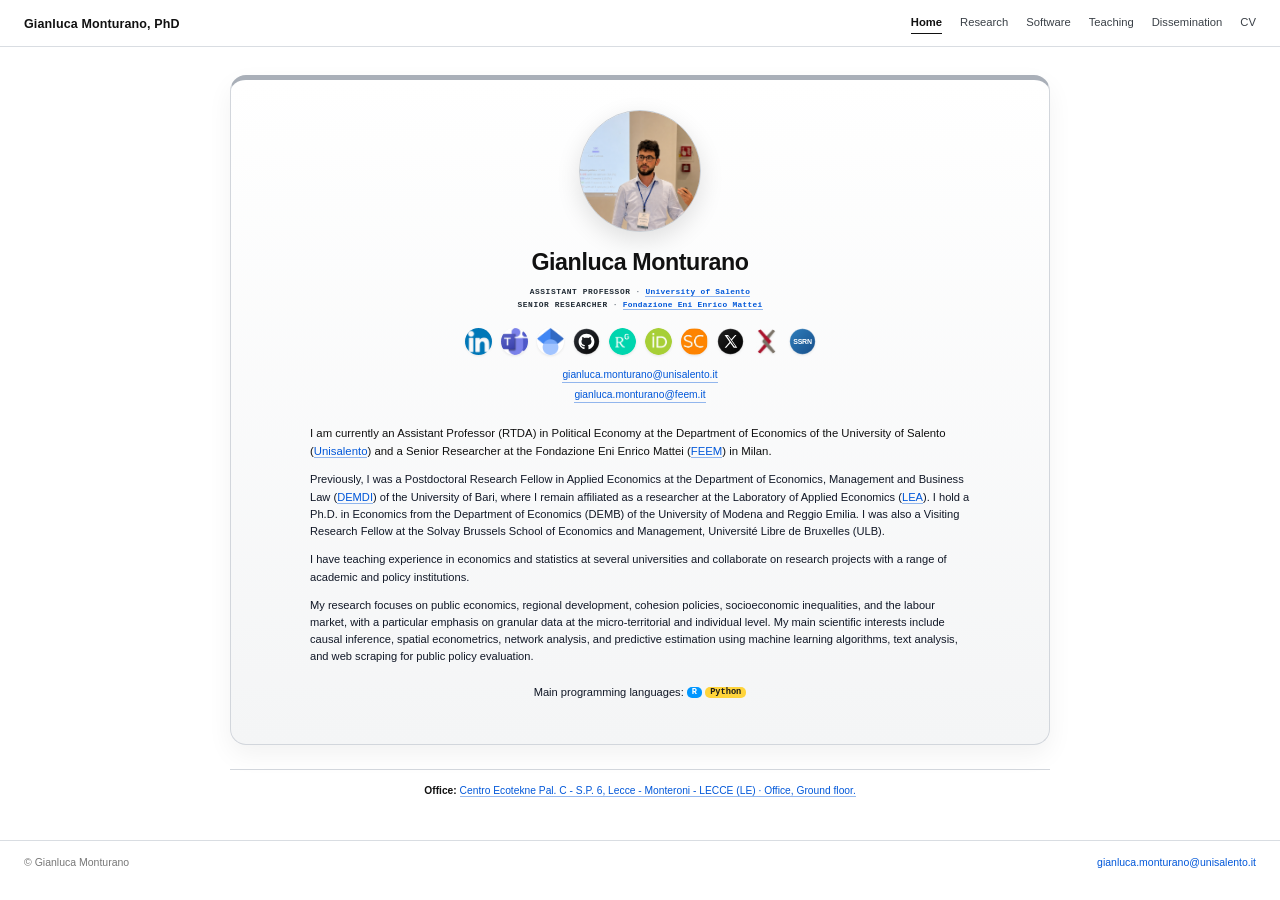
==== index.html @ 669b7d7d "Update index.html" ====
<!doctype html>
<html lang="en">
<head>
  <meta charset="utf-8">
  <meta name="viewport" content="width=device-width, initial-scale=1">
  <title>Gianluca Monturano | Assistant Professor · Senior Researcher</title>
  <meta name="description" content="Gianluca Monturano is Assistant Professor at the University of Salento and Senior Researcher at Fondazione Eni Enrico Mattei. His research focuses on public policy evaluation, regional economics, spatial econometrics, transport, innovation and applied economics.">
  <link rel="stylesheet" href="styles.css">

  <style>
    :root{
      --home-blue:#0057d9;
      --home-blue-dark:#003fa3;
      --home-grey:#3b4450;
      --home-grey-soft:#46515e;
      --home-border:#d2d6dc;
      --home-bg:#f4f5f6;
    }

    main.home-shell.home-centered{
      width:820px !important;
      max-width:820px !important;
      margin:0 auto !important;
      padding:0 !important;
      display:block !important;
    }

    .home-card{
      width:100% !important;
      max-width:820px !important;
      margin:0 auto !important;
      text-align:center !important;
      border:1px solid var(--home-border) !important;
      border-top:5px solid #a9afb8 !important;
      border-radius:16px !important;
      background:linear-gradient(180deg,#ffffff 0%,var(--home-bg) 100%) !important;
      padding:30px 42px 32px !important;
      box-shadow:0 10px 26px rgba(0,0,0,.055) !important;
    }

    .photo-center{
      display:flex !important;
      justify-content:center !important;
      align-items:center !important;
      width:100% !important;
      margin:0 auto 16px !important;
    }

    .profile-photo{
      width: 340px !important;
      height: 340px !important;
      border-radius:50% !important;
      border:1px solid #c7cdd4 !important;
      object-fit:cover !important;
      box-shadow:0 8px 24px rgba(0,0,0,.12) !important;
      margin:0 auto !important;
      display:block !important;
    }

    .home-card h1{
      font-size:1.86rem !important;
      letter-spacing:-.018em !important;
      margin:0 0 10px !important;
      color:#111 !important;
      text-align:center !important;
    }

    .academic-roles{
      margin:0 auto 14px !important;
      text-align:center !important;
      font-family:"SFMono-Regular", Consolas, "Liberation Mono", Menlo, monospace !important;
      font-size:.76rem !important;
      line-height:1.7 !important;
      letter-spacing:.035em !important;
      color:var(--home-grey-soft) !important;
    }

    .academic-roles .role-row{
      display:block !important;
      text-align:center !important;
      margin-bottom:2px !important;
      white-space:nowrap !important;
    }

    .role-title{
      display:inline !important;
      font-weight:800 !important;
      text-transform:uppercase !important;
      color:#1f2933 !important;
      letter-spacing:.075em !important;
    }

    .role-separator{
      display:inline !important;
      color:var(--home-grey-soft) !important;
      font-weight:500 !important;
    }

    .academic-roles a,
    .email-line a,
    .home-bio a,
    .office-footnote a{
      color:var(--home-blue) !important;
      text-decoration:none !important;
      border-bottom:1px solid rgba(0,87,217,.42) !important;
      pointer-events:auto !important;
    }

    .academic-roles a{
      display:inline !important;
      font-weight:700 !important;
    }

    .academic-roles a:hover,
    .email-line a:hover,
    .home-bio a:hover,
    .office-footnote a:hover{
      color:var(--home-blue-dark) !important;
      border-bottom-color:var(--home-blue-dark) !important;
      text-decoration:none !important;
    }

    .social-row{
      width:100% !important;
      max-width:420px !important;
      margin:14px auto 12px !important;
      padding:0 !important;
      display:flex !important;
      flex-direction:row !important;
      justify-content:center !important;
      align-items:center !important;
      gap:9px !important;
      flex-wrap:nowrap !important;
      text-align:center !important;
      overflow:visible !important;
    }

    .profile-link{
      display:inline-flex !important;
      align-items:center !important;
      justify-content:center !important;
      width:27px !important;
      height:27px !important;
      min-width:27px !important;
      min-height:27px !important;
      max-width:27px !important;
      max-height:27px !important;
      padding:0 !important;
      margin:0 !important;
      border:0 !important;
      background:transparent !important;
      border-radius:50% !important;
      line-height:1 !important;
      text-decoration:none !important;
      filter:drop-shadow(0 1px 1px rgba(0,0,0,.08)) !important;
      transition:transform .12s ease, opacity .12s ease !important;
    }

    .profile-link img{
      display:block !important;
      width:27px !important;
      height:27px !important;
      min-width:27px !important;
      min-height:27px !important;
      max-width:27px !important;
      max-height:27px !important;
      border-radius:50% !important;
      object-fit:cover !important;
      margin:0 !important;
      padding:0 !important;
    }

    .profile-link:hover{
      transform:translateY(-1px) !important;
      opacity:.92 !important;
      text-decoration:none !important;
    }

    .email-line{
      display:flex !important;
      flex-direction:column !important;
      justify-content:center !important;
      align-items:center !important;
      gap:4px !important;
      color:var(--home-grey-soft) !important;
      font-size:.82rem !important;
      margin:10px 0 22px !important;
      text-align:center !important;
    }

    .home-bio{
      width:660px !important;
      max-width:660px !important;
      margin:0 auto !important;
      padding:0 !important;
      border:0 !important;
      border-radius:0 !important;
      background:transparent !important;
      box-shadow:none !important;
      text-align:left !important;
    }

    .home-bio p{
      font-size:.94rem !important;
      line-height:1.62 !important;
      margin-bottom:13px !important;
      color:#111827 !important;
    }

    .home-bio .lead{
      font-size:.99rem !important;
      line-height:1.6 !important;
      color:#111 !important;
      margin-bottom:15px !important;
    }

    .programming-line{
      text-align:center !important;
      margin-top:18px !important;
      margin-bottom:0 !important;
    }

    .code-badge{
      display:inline-flex !important;
      align-items:center !important;
      justify-content:center !important;
      font-family:"SFMono-Regular", Consolas, "Liberation Mono", Menlo, monospace !important;
      font-size:.96em !important;
      font-weight:800 !important;
      padding:3px 8px !important;
      border-radius:6px !important;
      line-height:1 !important;
      vertical-align:middle !important;
    }

    .r-code{
      color:#fff !important;
      background:#0096ff !important;
    }

    .python-code{
      color:#1b1b1b !important;
      background:#ffd43b !important;
    }

    .office-footnote{
      max-width:820px !important;
      margin:24px auto 0 !important;
      padding:13px 18px 0 !important;
      text-align:center !important;
      color:var(--home-grey) !important;
      font-size:.82rem !important;
      line-height:1.5 !important;
      border-top:1px solid var(--home-border) !important;
    }

    .office-footnote strong{
      color:#111 !important;
      font-weight:700 !important;
    }

    @media (max-width:760px){
      main.home-shell.home-centered{
        width:auto !important;
        max-width:100% !important;
        padding-left:18px !important;
        padding-right:18px !important;
      }

      .home-card{
        padding:22px 18px 24px !important;
      }

      .profile-photo{
        width: 230px !important;
        height: 230px !important;
      }

      .academic-roles .role-row{
        white-space:normal !important;
      }

      .social-row{
        max-width:300px !important;
        flex-wrap:wrap !important;
        gap:8px !important;
      }

      .home-bio{
        width:auto !important;
        max-width:100% !important;
      }

      .home-card h1{
        font-size:1.46rem !important;
      }
    }
  </style>
</head>

<body>
<header class="topbar">
  <div class="wrap">
    <div class="nav">
      <a class="name" href="index.html">Gianluca Monturano, PhD</a>

      <nav class="menu" aria-label="Primary navigation">
        <a class="active" href="index.html">Home</a>
        <a href="research.html">Research</a>
        <a href="software.html">Software</a>
        <a href="teaching.html">Teaching</a>
        <a href="dissemination.html">Dissemination</a>
        <a href="cv.html">CV</a>
      </nav>
    </div>
  </div>
</header>

<main class="home-shell home-centered">
  <section class="home-card">
    <div class="photo-center">
      <img class="profile-photo" src="assets/rofile-photo.sv.jpg" alt="Gianluca Monturano">
    </div>

    <h1>Gianluca Monturano</h1>

    <div class="academic-roles" aria-label="Academic roles">
      <div class="role-row">
        <span class="role-title">Assistant Professor</span><span class="role-separator"> · </span><a href="https://www.unisalento.it/scheda-utente/-/people/gianluca.monturano/biografia" target="_blank" rel="noopener">University of Salento</a>
      </div>
      <div class="role-row">
        <span class="role-title">Senior Researcher</span><span class="role-separator"> · </span><a href="https://www.feem.it/en/chi-siamo/persone/gianluca-monturano/" target="_blank" rel="noopener">Fondazione Eni Enrico Mattei</a>
      </div>
    </div>

    <div class="social-row" aria-label="Academic and social profiles">
      <a class="profile-link" href="https://www.linkedin.com/in/gianluca-monturano93/" target="_blank" rel="noopener" title="LinkedIn"><img src="assets/icons/LinkeIn.png" alt="LinkedIn"></a>
      <a class="profile-link" href="https://teams.live.com/meet/9352556770941?p=nsbqeskWOO0TsyRsZB" target="_blank" rel="noopener" title="Microsoft Teams"><img src="assets/icons/teams.jpg" alt="Microsoft Teams"></a>
      <a class="profile-link" href="https://scholar.google.com/citations?user=pMHPXbYAAAAJ&hl=en&oi=ao" target="_blank" rel="noopener" title="Google Scholar"><img src="assets/icons/Scholar.png" alt="Google Scholar"></a>
      <a class="profile-link" href="https://github.com/gmonturano" target="_blank" rel="noopener" title="GitHub"><img src="assets/icons/github.svg" alt="GitHub"></a>
      <a class="profile-link" href="https://www.researchgate.net/profile/Gianluca-Monturano" target="_blank" rel="noopener" title="ResearchGate"><img src="assets/icons/Research_gate.png" alt="ResearchGate"></a>
      <a class="profile-link" href="https://orcid.org/0009-0003-0728-1423" target="_blank" rel="noopener" title="ORCID"><img src="assets/icons/Orcid.png" alt="ORCID"></a>
      <a class="profile-link" href="https://www.scopus.com/authid/detail.uri?authorId=58619644100&origin=recordPage" target="_blank" rel="noopener" title="Scopus"><img src="assets/icons/Socups.jpg" alt="Scopus"></a>
      <a class="profile-link" href="https://x.com/monturano" target="_blank" rel="noopener" title="X"><img src="assets/icons/x.svg" alt="X"></a>
      <a class="profile-link" href="https://arxiv.org/search/?query=Gianluca+Monturano&searchtype=all" target="_blank" rel="noopener" title="arXiv"><img src="assets/icons/ArXiv.png" alt="arXiv"></a>
      <a class="profile-link" href="https://papers.ssrn.com/sol3/cf_dev/AbsByAuth.cfm?per_id=6928475" target="_blank" rel="noopener" title="SSRN"><img src="assets/icons/ssrn.svg" alt="SSRN"></a>
    </div>

    <div class="email-line">
      <a href="mailto:gianluca.monturano@unisalento.it">gianluca.monturano@unisalento.it</a>
      <a href="mailto:gianluca.monturano@feem.it">gianluca.monturano@feem.it</a>
    </div>

    <div class="home-bio">
<p class="lead">
      I am currently an Assistant Professor (RTDA) in Political Economy at the Department of Economics of the University of Salento
      (<a href="https://www.dse.unisalento.it/organizzazione/personale-docente" target="_blank" rel="noopener">Unisalento</a>)
      and a Senior Researcher at the Fondazione Eni Enrico Mattei
      (<a href="https://www.feem.it/en/chi-siamo/persone/gianluca-monturano/" target="_blank" rel="noopener">FEEM</a>)
      in Milan.
      </p>
      <p>
      Previously, I was a Postdoctoral Research Fellow in Applied Economics at the Department of Economics, Management and Business Law
      (<a href="https://www.uniba.it/it/ricerca/dipartimenti/demdi/dipartimento/personale-demdi/docenti-esterni-1/2025-2026/monturano-gianluca" target="_blank" rel="noopener">DEMDI</a>)
      of the University of Bari, where I remain affiliated as a researcher at the Laboratory of Applied Economics
      (<a href="https://www.laboratorioeconomiapplicata.it/" target="_blank" rel="noopener">LEA</a>).
      I hold a Ph.D. in Economics from the Department of Economics (DEMB) of the University of Modena and Reggio Emilia.
      I was also a Visiting Research Fellow at the Solvay Brussels School of Economics and Management, Université Libre de Bruxelles (ULB).
      </p>
      <p>
      I have teaching experience in economics and statistics at several universities and collaborate on research projects with a range of academic and policy institutions.
      </p>
      <p>
      My research focuses on public economics, regional development, cohesion policies, socioeconomic inequalities, and the labour market, with a particular emphasis on granular data at the micro-territorial and individual level. My main scientific interests include causal inference, spatial econometrics, network analysis, and predictive estimation using machine learning algorithms, text analysis, and web scraping for public policy evaluation.
      </p>

      <p class="programming-line">
        Main programming languages:
        <span class="code-badge r-code">R</span>
        <span class="code-badge python-code">Python</span>
      </p>
    </div>
  </section>
</main>

<div class="office-footnote" aria-label="Office address">
  <strong>Office:</strong>
  <a href="https://maps.app.goo.gl/ydmHbmiB5CQFaNb48" target="_blank" rel="noopener">Centro Ecotekne Pal. C - S.P. 6, Lecce - Monteroni - LECCE (LE) · Office, Ground floor.</a>
</div>

<footer class="footer">
  <div class="wrap footer-inner">
    <span>© Gianluca Monturano</span>
    <span><a href="mailto:gianluca.monturano@unisalento.it">gianluca.monturano@unisalento.it</a></span>
  </div>
</footer>
</body>
</html>
---- styles.css ----
:root{
  --text:#1c1f23;
  --muted:#59606a;
  --light:#f6f7f8;
  --rule:#d9dde2;
  --link:#224b72;
  --max:940px;
}
*{box-sizing:border-box}
html{font-size:12.5px}
body{margin:0;color:var(--text);background:#fff;font-family:Arial, Helvetica, sans-serif;line-height:1.48;-webkit-font-smoothing:antialiased}
a{color:var(--link);text-decoration:none}
a:hover{text-decoration:underline}
.wrap{max-width:var(--max);margin:0 auto;padding:0 18px}
.topbar{border-bottom:1px solid var(--rule);margin-bottom:28px;background:#fff}
.nav{display:flex;justify-content:space-between;gap:20px;align-items:center;padding:14px 0 12px}
.name{font-size:1rem;font-weight:700;color:#111;white-space:nowrap;letter-spacing:.01em}
.menu{display:flex;gap:18px;flex-wrap:wrap;justify-content:flex-end}
.menu a{font-size:.9rem;color:#3a4047}
.menu a.active{font-weight:700;color:#111;border-bottom:1px solid #111;padding-bottom:2px;text-decoration:none}
.home-layout{display:grid;grid-template-columns:205px minmax(0,1fr);gap:44px;align-items:start}
.sidebar{font-size:.86rem;color:var(--muted)}
.profile-photo{width:142px;height:142px;border-radius:50%;overflow:hidden;border:1px solid var(--rule);display:block;object-fit:cover;background:#eef2f5;margin:0 0 14px}
.side-block{margin:0 0 16px}
.side-title{font-weight:700;color:#37414a;margin-bottom:7px;font-size:.78rem;text-transform:uppercase;letter-spacing:.08em}
.side-small{margin:0 0 8px;line-height:1.55}
.profile-icons,.icon-grid{display:flex;flex-wrap:wrap;gap:8px 9px;align-items:center}
.profile-icons{max-width:170px}
.icon-grid{margin-top:8px}
.icon-link{
  display:inline-flex;
  align-items:center;
  justify-content:center;
  width:31px;
  height:31px;
  border:1px solid var(--rule);
  border-radius:999px;
  background:#fff;
  color:#333;
  transition:transform .12s ease,border-color .12s ease,box-shadow .12s ease,background-color .12s ease;
  text-decoration:none;
}
.icon-link:hover{
  transform:translateY(-1px);
  border-color:#aeb8c2;
  background:#fff;
  box-shadow:0 2px 6px rgba(0,0,0,.08);
  text-decoration:none;
}
.icon-link img{
  width:17px;
  height:17px;
  display:block;
  opacity:1;
  filter:none;
}
.icon-link:hover img{
  opacity:1;
  filter:none;
}
.icon-link.labelled{width:auto;height:auto;min-height:30px;padding:0 10px;border-radius:999px;gap:6px;font-size:.82rem;line-height:1.1}
.icon-label{display:none}
.content,.page{max-width:690px}
.page{margin:0 auto}
h1{font-size:1.42rem;line-height:1.22;margin:0 0 8px;font-weight:700;color:#111}
h2{font-size:1rem;margin:23px 0 8px;padding-bottom:4px;border-bottom:1px solid var(--rule);font-weight:700;color:#111}
h3{font-size:.95rem;margin:16px 0 5px;font-weight:700;color:#111}
.position{color:var(--muted);margin:0 0 16px}
.muted{color:var(--muted)}
p{margin:0 0 11px}
ul,ol{margin-top:6px;padding-left:20px}
.compact-list li{margin-bottom:4px}
.pubs li{margin-bottom:8px}
.small-pubs li{margin-bottom:5px}
.links-list{list-style:none;padding-left:0;margin:6px 0}
.links-list li{margin-bottom:4px}
.tagline{font-size:.95rem;color:#2c333a}
.quote{font-family:Georgia,serif;color:#444;border-left:2px solid var(--rule);padding-left:12px;margin:18px 0}
.note{font-size:.88rem;color:var(--muted)}
code{font-family:"SFMono-Regular",Consolas,"Liberation Mono",monospace;font-size:.9em;background:#f6f6f6;padding:1px 3px;border-radius:2px}
.footer{border-top:1px solid var(--rule);margin-top:42px;padding:14px 0 24px;color:#777;font-size:.84rem}
.footer-inner{display:flex;justify-content:space-between;gap:18px;flex-wrap:wrap}
@media (max-width:720px){
  html{font-size:12.5px}
  .nav{display:block}
  .name{display:block;margin-bottom:9px}
  .menu{justify-content:flex-start;gap:12px}
  .home-layout{display:block}
  .sidebar{margin-bottom:24px}
  .profile-photo{width:118px;height:118px}
  .profile-icons,.icon-grid{max-width:100%}
  h1{font-size:1.3rem}
  .topbar{margin-bottom:21px}
}


/* Round colored academic/social profile badges */
.icon-link[title="Google Scholar"]{border-color:#d3e2ff;background:#f6f9ff}
.icon-link[title="ORCID"]{border-color:#d8edbf;background:#fbfff6}
.icon-link[title="ResearchGate"]{border-color:#b8ece7;background:#f4fffd}
.icon-link[title="GitHub"]{border-color:#d8d8d8;background:#fafafa}
.icon-link[title="LinkedIn"]{border-color:#c8e1f2;background:#f5fbff}
.icon-link[title="X"]{border-color:#d8d8d8;background:#fafafa}
.icon-link[title="SSRN"]{border-color:#f0d5bb;background:#fff8f1}
.icon-link[title="IDEAS/RePEc"]{border-color:#d8d0f0;background:#faf8ff}

.icon-link[title="Google Scholar"]:hover{border-color:#4285f4}
.icon-link[title="ORCID"]:hover{border-color:#a6ce39}
.icon-link[title="ResearchGate"]:hover{border-color:#00ccbb}
.icon-link[title="GitHub"]:hover{border-color:#24292f}
.icon-link[title="LinkedIn"]:hover{border-color:#0a66c2}
.icon-link[title="X"]:hover{border-color:#111}
.icon-link[title="SSRN"]:hover{border-color:#c66a1f}
.icon-link[title="IDEAS/RePEc"]:hover{border-color:#5b4aa2}


/* One-profile-per-row academic profile links */
.profile-icons.column-icons,
.icon-grid.column-icons{
  display:flex;
  flex-direction:column;
  align-items:flex-start;
  gap:7px;
  max-width:178px;
}

.icon-link.labelled{
  width:100%;
  min-height:30px;
  height:auto;
  justify-content:flex-start;
  padding:5px 9px;
  border-radius:999px;
  gap:8px;
  font-size:.82rem;
  line-height:1.1;
  color:#2e343b;
}

.icon-link.labelled span{
  display:inline;
  white-space:nowrap;
}

.icon-link[title="Scopus"]{border-color:#f2c7ad;background:#fff6f1}
.icon-link[title="Scopus"]:hover{border-color:#f36c21}

@media (max-width:720px){
  .profile-icons.column-icons,
  .icon-grid.column-icons{
    max-width:190px;
  }
}


/* Exact compact round logo rows */
.logo-row{
  display:flex;
  flex-wrap:wrap;
  align-items:center;
  gap:8px;
  margin:6px 0 9px;
}
.primary-logos{
  max-width:240px;
}
.secondary-logos{
  max-width:170px;
  gap:7px;
  margin-top:4px;
}
.round-logo{
  display:inline-flex;
  width:28px;
  height:28px;
  border-radius:50%;
  align-items:center;
  justify-content:center;
  padding:0;
  border:0;
  background:transparent;
  line-height:1;
  text-decoration:none;
  transition:transform .12s ease, opacity .12s ease;
}
.round-logo.small{
  width:25px;
  height:25px;
}
.round-logo img{
  width:100%;
  height:100%;
  display:block;
  border-radius:50%;
  filter:none;
  opacity:1;
}
.round-logo:hover{
  transform:translateY(-1px);
  opacity:.88;
  text-decoration:none;
}


/* Final polished round logos */
.logo-row{display:flex;flex-wrap:wrap;align-items:center;gap:7px;margin:7px 0 9px}
.primary-logos{max-width:250px}
.secondary-logos{max-width:150px;gap:6px;margin-top:3px}
.round-logo{display:inline-flex;width:29px;height:29px;border-radius:50%;align-items:center;justify-content:center;padding:0;border:0;background:transparent;line-height:1;text-decoration:none;transition:transform .13s ease,opacity .13s ease,filter .13s ease;filter:drop-shadow(0 1px 1px rgba(0,0,0,.10))}
.round-logo.small{width:25px;height:25px;filter:drop-shadow(0 1px 1px rgba(0,0,0,.08))}
.round-logo img{width:100%;height:100%;display:block;border-radius:50%;filter:none;opacity:1}
.round-logo:hover{transform:translateY(-1px) scale(1.04);opacity:.95;text-decoration:none;filter:drop-shadow(0 2px 3px rgba(0,0,0,.16))}


/* Home page polish */
.home-layout{
  grid-template-columns:190px minmax(0,680px);
  gap:64px;
}

.profile-photo{
  width:150px;
  height:150px;
  border-radius:50%;
  object-fit:cover;
  box-shadow:0 2px 10px rgba(0,0,0,.08);
}

.sidebar{
  padding-top:4px;
}

.side-title{
  font-size:.78rem;
  letter-spacing:.12em;
  color:#2f3a45;
}

.logo-row{
  gap:8px;
}

.round-logo{
  width:30px;
  height:30px;
}

.round-logo.small{
  width:25px;
  height:25px;
}

.home-bio{
  max-width:700px;
}

.home-bio h1{
  font-size:1.55rem;
  margin-bottom:8px;
  letter-spacing:-.015em;
}

.home-bio .position{
  color:#4e5966;
  font-size:.95rem;
  line-height:1.45;
  margin-bottom:18px;
}

.home-bio p{
  font-size:.98rem;
  line-height:1.62;
  margin-bottom:13px;
  color:#111827;
}

.home-bio .lead{
  font-size:1.03rem;
  line-height:1.58;
  color:#111;
  margin-bottom:16px;
}

.programming-block{
  display:flex;
  align-items:center;
  gap:9px;
  flex-wrap:wrap;
  margin-top:18px;
}

.programming-text{
  color:#111827;
  font-size:.98rem;
}

.programming-badges{
  display:inline-flex;
  gap:7px;
  align-items:center;
}

.programming-badge{
  display:inline-flex;
  align-items:center;
  justify-content:center;
  min-width:34px;
  height:24px;
  padding:0 10px;
  border-radius:999px;
  font-size:.82rem;
  font-weight:700;
  letter-spacing:.01em;
  line-height:1;
  box-shadow:0 1px 2px rgba(0,0,0,.08);
}

.r-badge{
  color:#fff;
  background:#276dc3;
}

.python-badge{
  color:#1f2d3d;
  background:#ffd43b;
}

@media (max-width:720px){
  .home-layout{
    display:block;
  }

  .profile-photo{
    width:122px;
    height:122px;
  }

  .home-bio h1{
    font-size:1.38rem;
  }

  .home-bio p{
    font-size:.96rem;
  }
}


/* Refined homepage layout and typography */
.home-layout{
  grid-template-columns:185px minmax(0,600px);
  gap:58px;
  align-items:start;
}

.content,
.page,
.home-bio{
  max-width:600px;
}

.home-bio h1{
  font-size:1.46rem;
  letter-spacing:-.012em;
  margin-bottom:7px;
}

.academic-roles{
  margin:0 0 18px;
  color:#4f5a66;
  font-size:.84rem;
  line-height:1.45;
  font-family:"SFMono-Regular", Consolas, "Liberation Mono", Menlo, monospace;
}

.academic-roles span{
  display:block;
  margin-bottom:2px;
}

.academic-roles a{
  color:#315f8b;
}

.home-bio .lead{
  font-size:.99rem;
  line-height:1.58;
  color:#111;
  margin-bottom:15px;
}

.home-bio p{
  font-size:.94rem;
  line-height:1.58;
  margin-bottom:12px;
}

.home-bio a{
  color:#245c8a;
  text-decoration:none;
  border-bottom:1px solid rgba(36,92,138,.25);
}

.home-bio a:hover{
  border-bottom-color:#245c8a;
  text-decoration:none;
}

.profile-photo{
  width:142px;
  height:142px;
  border-radius:50%;
  object-fit:cover;
}

.primary-logos{
  max-width:170px;
}

.secondary-logos{
  display:none;
}

.contact-block .side-small{
  font-size:.78rem;
  line-height:1.5;
}

.contact-block a{
  color:#245c8a;
  text-decoration:none;
}

.contact-block a:hover{
  text-decoration:underline;
}

.programming-line{
  margin-top:15px;
  white-space:nowrap;
}

.code-badge{
  font-family:"SFMono-Regular", Consolas, "Liberation Mono", Menlo, monospace;
  font-size:.86em;
  font-weight:700;
  padding:2px 7px;
  border-radius:6px;
  border:1px solid rgba(0,0,0,.08);
  box-shadow:0 1px 2px rgba(0,0,0,.05);
}

.r-code{
  color:#fff;
  background:#276dc3;
}

.python-code{
  color:#1f2d3d;
  background:#ffd43b;
}

@media (max-width:720px){
  .home-layout{
    display:block;
  }

  .content,
  .page,
  .home-bio{
    max-width:100%;
  }

  .profile-photo{
    width:122px;
    height:122px;
  }

  .programming-line{
    white-space:normal;
  }
}


/* Bright-blue final homepage corrections */
:root{
  --link:#0057d9;
}

.home-layout{
  grid-template-columns:185px minmax(0,585px);
  gap:58px;
}

.content,
.page,
.home-bio{
  max-width:585px;
}

.home-bio h1{
  font-size:1.44rem;
  margin-bottom:8px;
}

.academic-roles{
  margin:0 0 18px;
  font-family:"SFMono-Regular", Consolas, "Liberation Mono", Menlo, monospace;
  font-size:.76rem;
  line-height:1.45;
  letter-spacing:.015em;
  color:#56616f;
  text-transform:none;
}

.academic-roles div{
  margin-bottom:2px;
}

.home-bio p{
  font-size:.94rem;
  line-height:1.58;
  margin-bottom:12px;
}

.home-bio .lead{
  font-size:.98rem;
  line-height:1.58;
  color:#111827;
}

.home-bio a,
.academic-roles a,
.contact-block a{
  color:#0057d9 !important;
  text-decoration:none;
  border-bottom:1px solid rgba(0,87,217,.45);
}

.home-bio a:hover,
.academic-roles a:hover,
.contact-block a:hover{
  color:#003fa3 !important;
  border-bottom-color:#003fa3;
  text-decoration:none;
}

.contact-block .side-small{
  font-size:.76rem;
  line-height:1.48;
}

.programming-line{
  margin-top:15px;
  white-space:nowrap;
}

.code-badge{
  font-family:"SFMono-Regular", Consolas, "Liberation Mono", Menlo, monospace;
  font-size:.88em;
  font-weight:800;
  padding:2px 7px;
  border-radius:5px;
  border:0;
  box-shadow:none;
}

.r-code{
  color:#fff;
  background:#0096ff;
}

.python-code{
  color:#1b1b1b;
  background:#ffd43b;
}

.secondary-logos{
  display:none !important;
}

@media (max-width:720px){
  .home-layout{
    display:block;
  }
  .content,
  .page,
  .home-bio{
    max-width:100%;
  }
  .programming-line{
    white-space:normal;
  }
}


/* Academic role header refinement */
.academic-roles{
  margin:0 0 18px;
  font-family:"SFMono-Regular", Consolas, "Liberation Mono", Menlo, monospace;
  font-size:.72rem;
  line-height:1.55;
  letter-spacing:.04em;
  color:#5b6572;
}

.academic-roles div{
  margin-bottom:3px;
}

.role-title{
  font-weight:800;
  text-transform:uppercase;
  color:#1f2933;
  letter-spacing:.075em;
}

.role-meta{
  font-weight:500;
  color:#5f6b7a;
  letter-spacing:.025em;
}

.academic-roles a{
  color:inherit !important;
  border-bottom:0 !important;
  pointer-events:none;
}


/* Compact final correction: smaller logos and narrower biography column */
.wrap{
  max-width:1080px;
}

.home-layout{
  grid-template-columns:175px minmax(0,520px);
  gap:54px;
}

.content,
.page,
.home-bio{
  max-width:520px;
}

.profile-photo{
  width:136px;
  height:136px;
}

.logo-row{
  gap:6px;
  margin:6px 0 8px;
}

.primary-logos{
  max-width:145px;
}

.round-logo{
  width:25px;
  height:25px;
  filter:drop-shadow(0 1px 1px rgba(0,0,0,.08));
}

.round-logo img{
  width:25px;
  height:25px;
}

.side-title{
  font-size:.74rem;
  letter-spacing:.12em;
}

.contact-block .side-small{
  font-size:.72rem;
  line-height:1.45;
}

.home-bio{
  padding-top:2px;
}

.home-bio h1{
  font-size:1.38rem;
  margin-bottom:8px;
}

.home-bio p{
  font-size:.91rem;
  line-height:1.56;
  margin-bottom:11px;
}

.home-bio .lead{
  font-size:.94rem;
  line-height:1.56;
}

.academic-roles{
  font-size:.68rem;
  line-height:1.5;
  margin-bottom:17px;
}

.role-title{
  letter-spacing:.08em;
}

.code-badge{
  font-size:.82em;
  padding:1px 6px;
  border-radius:5px;
}

@media (max-width:720px){
  .wrap{
    max-width:100%;
  }

  .home-layout{
    display:block;
  }

  .content,
  .page,
  .home-bio{
    max-width:100%;
  }

  .profile-photo{
    width:118px;
    height:118px;
  }

  .round-logo,
  .round-logo img{
    width:24px;
    height:24px;
  }

  .primary-logos{
    max-width:150px;
  }
}


/* FINAL FORCE OVERRIDE: smaller logos, narrower text, centered block */
.wrap{
  max-width:1000px !important;
}

.home-layout{
  display:grid !important;
  grid-template-columns:155px 470px !important;
  gap:72px !important;
  justify-content:center !important;
  align-items:start !important;
}

.content,
.page,
.home-bio{
  max-width:470px !important;
  width:470px !important;
}

.profile-photo{
  width:124px !important;
  height:124px !important;
}

.logo-row,
.primary-logos{
  gap:5px !important;
  max-width:118px !important;
  margin:5px 0 8px !important;
}

.round-logo,
.round-logo img{
  width:20px !important;
  height:20px !important;
}

.round-logo{
  filter:drop-shadow(0 1px 1px rgba(0,0,0,.06)) !important;
}

.side-title{
  font-size:.70rem !important;
  letter-spacing:.12em !important;
}

.contact-block .side-small,
.side-small{
  font-size:.68rem !important;
  line-height:1.42 !important;
}

.home-bio h1{
  font-size:1.34rem !important;
  margin-bottom:8px !important;
}

.academic-roles{
  font-size:.64rem !important;
  line-height:1.45 !important;
  margin-bottom:18px !important;
}

.home-bio p{
  font-size:.89rem !important;
  line-height:1.55 !important;
  margin-bottom:11px !important;
}

.home-bio .lead{
  font-size:.91rem !important;
  line-height:1.55 !important;
}

.code-badge{
  font-size:.78em !important;
  padding:1px 5px !important;
  border-radius:5px !important;
}

@media (max-width:720px){
  .wrap{
    max-width:100% !important;
  }

  .home-layout{
    display:block !important;
  }

  .content,
  .page,
  .home-bio{
    width:auto !important;
    max-width:100% !important;
  }

  .profile-photo{
    width:116px !important;
    height:116px !important;
  }

  .round-logo,
  .round-logo img{
    width:21px !important;
    height:21px !important;
  }
}


/* FINAL HOME-ONLY WIDTH: compact only on index/home, normal width elsewhere */
.wrap{
  max-width:940px !important;
}

/* Normal internal pages: Research, Software, Teaching, CV */
.page{
  max-width:690px !important;
  width:auto !important;
  margin:0 auto !important;
}

/* Home only: a little wider than previous version, but still compact */
.home-layout{
  display:grid !important;
  grid-template-columns:150px 525px !important;
  gap:62px !important;
  justify-content:center !important;
  align-items:start !important;
}

.home-bio{
  max-width:525px !important;
  width:525px !important;
}

.home-bio h1{
  font-size:1.36rem !important;
  margin-bottom:8px !important;
}

.home-bio p{
  font-size:.90rem !important;
  line-height:1.56 !important;
  margin-bottom:11px !important;
}

.home-bio .lead{
  font-size:.92rem !important;
  line-height:1.56 !important;
}

/* Sidebar home only */
.home-layout .sidebar{
  width:150px !important;
}

.home-layout .profile-photo{
  width:122px !important;
  height:122px !important;
}

.home-layout .logo-row,
.home-layout .primary-logos{
  gap:5px !important;
  max-width:112px !important;
  margin:5px 0 8px !important;
}

.home-layout .round-logo,
.home-layout .round-logo img{
  width:18px !important;
  height:18px !important;
}

.home-layout .round-logo{
  filter:drop-shadow(0 1px 1px rgba(0,0,0,.05)) !important;
}

.home-layout .side-title{
  font-size:.69rem !important;
  letter-spacing:.12em !important;
}

.home-layout .contact-block .side-small,
.home-layout .side-small{
  font-size:.67rem !important;
  line-height:1.42 !important;
}

/* Header role line on Home */
.home-bio .academic-roles{
  font-size:.64rem !important;
  line-height:1.45 !important;
  margin-bottom:17px !important;
}

/* R / Python inline badges */
.home-bio .code-badge{
  font-size:.78em !important;
  padding:1px 5px !important;
  border-radius:5px !important;
}

@media (max-width:720px){
  .wrap{
    max-width:100% !important;
  }

  .home-layout{
    display:block !important;
  }

  .home-bio,
  .page{
    width:auto !important;
    max-width:100% !important;
  }

  .home-layout .profile-photo{
    width:116px !important;
    height:116px !important;
  }

  .home-layout .round-logo,
  .home-layout .round-logo img{
    width:21px !important;
    height:21px !important;
  }

  .home-layout .primary-logos{
    max-width:145px !important;
  }
}


/* =========================================================
   STRICT FINAL HOME ONLY
   This block affects ONLY the home page layout:
   <main class="wrap home-layout"> ... </main>
   It restores normal width for all other pages.
   ========================================================= */

/* Global wrapper remains normal for all pages */
.wrap{
  max-width:940px !important;
}

/* Internal pages stay normal */
main.page,
.page{
  max-width:690px !important;
  width:auto !important;
  margin-left:auto !important;
  margin-right:auto !important;
}

/* HOME ONLY: centered and narrower */
main.home-layout{
  max-width:680px !important;
  width:680px !important;
  margin-left:auto !important;
  margin-right:auto !important;
  padding-left:0 !important;
  padding-right:0 !important;
  display:grid !important;
  grid-template-columns:135px 475px !important;
  gap:50px !important;
  justify-content:center !important;
  align-items:start !important;
}

/* HOME text column only */
main.home-layout .home-bio,
main.home-layout .content{
  width:475px !important;
  max-width:475px !important;
}

/* HOME sidebar only */
main.home-layout .sidebar{
  width:135px !important;
  max-width:135px !important;
}

main.home-layout .profile-photo{
  width:118px !important;
  height:118px !important;
}

/* HOME logos: forced smaller */
main.home-layout .logo-row,
main.home-layout .primary-logos{
  max-width:104px !important;
  gap:4px !important;
  margin-top:5px !important;
  margin-bottom:8px !important;
}

main.home-layout .round-logo,
main.home-layout .round-logo img{
  width:16px !important;
  height:16px !important;
  min-width:16px !important;
  min-height:16px !important;
  max-width:16px !important;
  max-height:16px !important;
}

main.home-layout .round-logo{
  padding:0 !important;
  border:0 !important;
  filter:none !important;
}

/* HOME text typography */
main.home-layout .home-bio h1{
  font-size:1.32rem !important;
  margin-bottom:8px !important;
}

main.home-layout .academic-roles{
  font-size:.62rem !important;
  line-height:1.45 !important;
  margin-bottom:17px !important;
}

main.home-layout .home-bio p{
  font-size:.88rem !important;
  line-height:1.55 !important;
  margin-bottom:11px !important;
}

main.home-layout .home-bio .lead{
  font-size:.90rem !important;
  line-height:1.55 !important;
}

/* HOME contact smaller */
main.home-layout .side-title{
  font-size:.68rem !important;
  letter-spacing:.12em !important;
}

main.home-layout .side-small,
main.home-layout .contact-block .side-small{
  font-size:.65rem !important;
  line-height:1.4 !important;
}

/* R/Python badges */
main.home-layout .code-badge{
  font-size:.76em !important;
  padding:1px 5px !important;
  border-radius:5px !important;
}

/* Mobile */
@media (max-width:720px){
  main.home-layout{
    width:auto !important;
    max-width:100% !important;
    display:block !important;
    padding-left:18px !important;
    padding-right:18px !important;
  }

  main.home-layout .home-bio,
  main.home-layout .content,
  main.home-layout .sidebar{
    width:auto !important;
    max-width:100% !important;
  }

  main.home-layout .profile-photo{
    width:116px !important;
    height:116px !important;
  }

  main.home-layout .round-logo,
  main.home-layout .round-logo img{
    width:21px !important;
    height:21px !important;
    min-width:21px !important;
    min-height:21px !important;
    max-width:21px !important;
    max-height:21px !important;
  }
}


/* =========================================================
   TRUE CENTERED HOME LAYOUT
   The Home page now uses .home-shell instead of .wrap.
   This avoids conflicts with .wrap and does NOT affect
   Research / Software / Teaching / CV.
   ========================================================= */

main.home-shell{
  width:720px !important;
  max-width:720px !important;
  margin-left:auto !important;
  margin-right:auto !important;
  padding-left:0 !important;
  padding-right:0 !important;
  display:grid !important;
  grid-template-columns:135px 525px !important;
  column-gap:60px !important;
  align-items:start !important;
  justify-content:start !important;
}

/* Home text column */
main.home-shell .home-bio,
main.home-shell .content{
  width:525px !important;
  max-width:525px !important;
}

/* Home sidebar */
main.home-shell .sidebar{
  width:135px !important;
  max-width:135px !important;
}

/* Home photo */
main.home-shell .profile-photo{
  width:122px !important;
  height:122px !important;
}

/* Home logos: smaller and forced */
main.home-shell .logo-row,
main.home-shell .primary-logos{
  max-width:108px !important;
  gap:4px !important;
  margin:5px 0 8px !important;
}

main.home-shell .round-logo,
main.home-shell .round-logo img{
  width:17px !important;
  height:17px !important;
  min-width:17px !important;
  min-height:17px !important;
  max-width:17px !important;
  max-height:17px !important;
}

main.home-shell .round-logo{
  padding:0 !important;
  border:0 !important;
  filter:none !important;
}

/* Home text size */
main.home-shell .home-bio h1{
  font-size:1.34rem !important;
  margin-bottom:8px !important;
}

main.home-shell .academic-roles{
  font-size:.63rem !important;
  line-height:1.45 !important;
  margin-bottom:17px !important;
}

main.home-shell .home-bio p{
  font-size:.89rem !important;
  line-height:1.55 !important;
  margin-bottom:11px !important;
}

main.home-shell .home-bio .lead{
  font-size:.91rem !important;
  line-height:1.55 !important;
}

main.home-shell .side-title{
  font-size:.68rem !important;
  letter-spacing:.12em !important;
}

main.home-shell .side-small,
main.home-shell .contact-block .side-small{
  font-size:.65rem !important;
  line-height:1.4 !important;
}

/* Keep internal pages normal */
main.page,
.page{
  max-width:690px !important;
  width:auto !important;
  margin-left:auto !important;
  margin-right:auto !important;
}

/* Mobile */
@media (max-width:760px){
  main.home-shell{
    width:auto !important;
    max-width:100% !important;
    display:block !important;
    padding-left:18px !important;
    padding-right:18px !important;
  }

  main.home-shell .home-bio,
  main.home-shell .content,
  main.home-shell .sidebar{
    width:auto !important;
    max-width:100% !important;
  }

  main.home-shell .profile-photo{
    width:116px !important;
    height:116px !important;
  }

  main.home-shell .round-logo,
  main.home-shell .round-logo img{
    width:21px !important;
    height:21px !important;
    min-width:21px !important;
    min-height:21px !important;
    max-width:21px !important;
    max-height:21px !important;
  }
}


/* =========================================================
   FINAL SITE WIDTH OVERRIDE
   Use this block at the VERY END of styles.css.
   It widens the site without changing colors, fonts, or content.
   ========================================================= */

/* General site width: header, footer and standard wrappers */
.wrap{
  max-width:1280px !important;
  margin-left:auto !important;
  margin-right:auto !important;
  padding-left:24px !important;
  padding-right:24px !important;
}

/* Standard internal pages: Software, CV and other .page pages */
main.page,
.page{
  max-width:1100px !important;
  width:auto !important;
  margin-left:auto !important;
  margin-right:auto !important;
}

/* Home page: keep the same structure, only make the block wider */
main.home-shell{
  width:900px !important;
  max-width:900px !important;
  margin-left:auto !important;
  margin-right:auto !important;
  display:grid !important;
  grid-template-columns:155px 660px !important;
  column-gap:85px !important;
  align-items:start !important;
  justify-content:start !important;
}

main.home-shell .home-bio,
main.home-shell .content{
  width:660px !important;
  max-width:660px !important;
}

main.home-shell .sidebar{
  width:155px !important;
  max-width:155px !important;
}

/* Mobile remains normal */
@media (max-width:760px){
  .wrap{
    max-width:100% !important;
    padding-left:18px !important;
    padding-right:18px !important;
  }

  main.page,
  .page{
    max-width:100% !important;
    width:auto !important;
  }

  main.home-shell{
    width:auto !important;
    max-width:100% !important;
    display:block !important;
    padding-left:18px !important;
    padding-right:18px !important;
  }

  main.home-shell .home-bio,
  main.home-shell .content,
  main.home-shell .sidebar{
    width:auto !important;
    max-width:100% !important;
  }
}
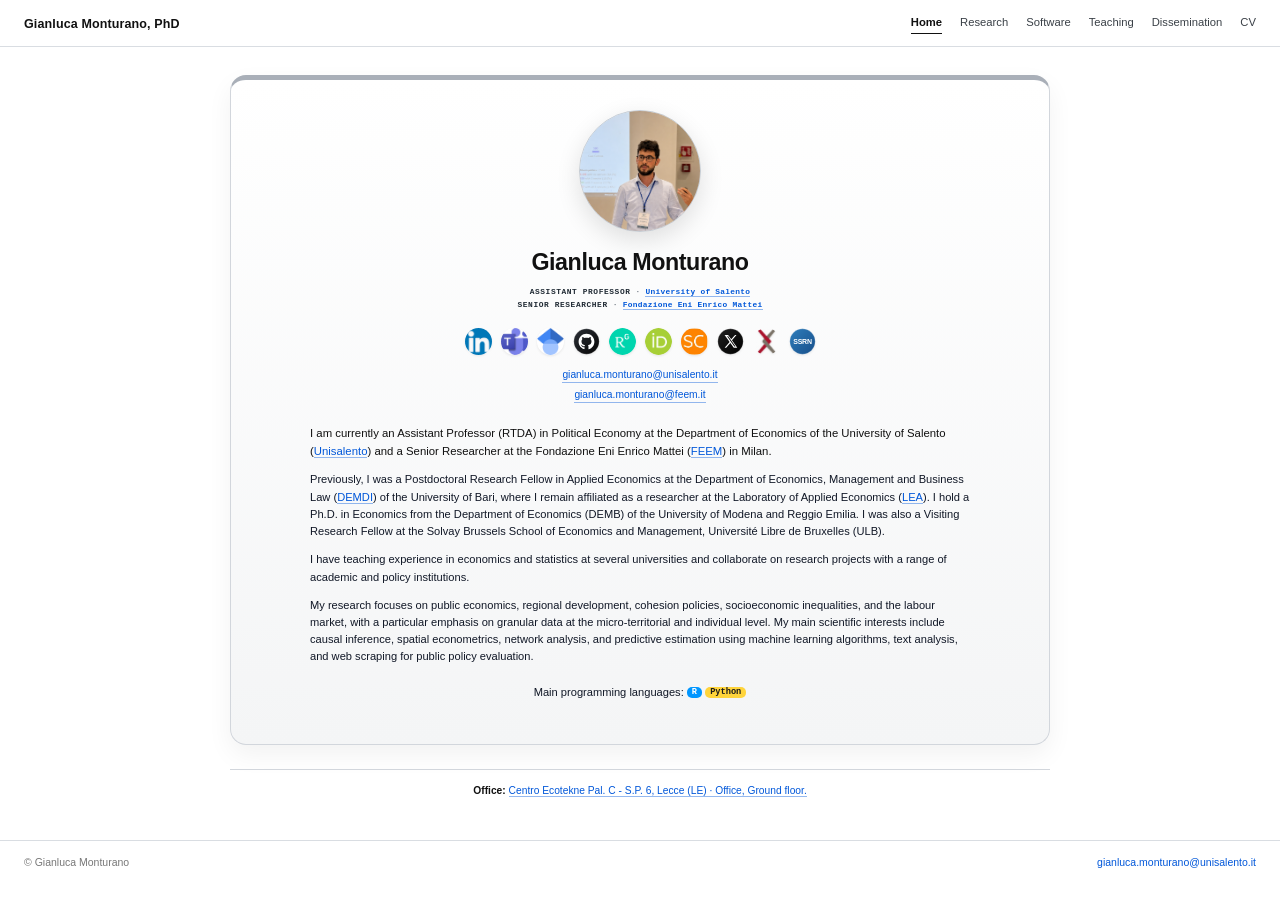
==== commit 08bd8918: "Update index.html" ====
--- a/index.html
+++ b/index.html
@@ -385,7 +385,7 @@
 
 <div class="office-footnote" aria-label="Office address">
   <strong>Office:</strong>
-  <a href="https://maps.app.goo.gl/ydmHbmiB5CQFaNb48" target="_blank" rel="noopener">Centro Ecotekne Pal. C - S.P. 6, Lecce - Monteroni - LECCE (LE) · Office, Ground floor.</a>
+  <a href="https://maps.app.goo.gl/ydmHbmiB5CQFaNb48" target="_blank" rel="noopener">Centro Ecotekne Pal. C - S.P. 6, Lecce (LE) · Office, Ground floor.</a>
 </div>
 
 <footer class="footer">
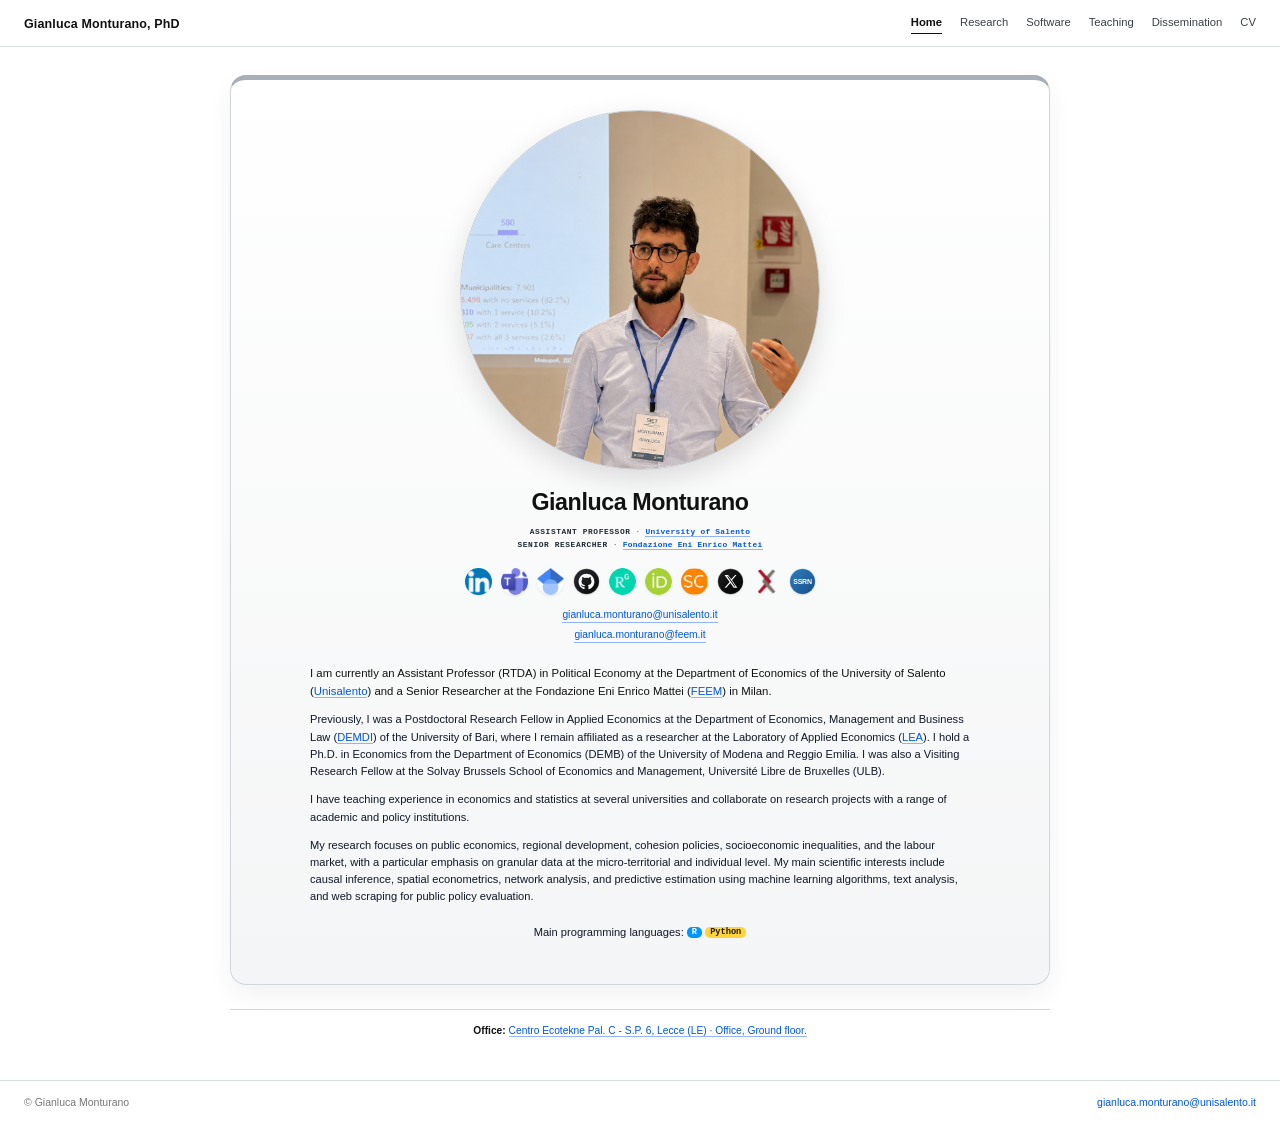
==== commit 69855250: "Update index.html" ====
--- a/index.html
+++ b/index.html
@@ -295,6 +295,42 @@
         font-size:1.46rem !important;
       }
     }
+
+    /* ABSOLUTE FINAL PHOTO OVERRIDE */
+    .photo-center{
+      display:flex !important;
+      justify-content:center !important;
+      align-items:center !important;
+      width:100% !important;
+      margin:0 auto 18px !important;
+    }
+
+    img.hero-profile-photo{
+      width:360px !important;
+      height:360px !important;
+      min-width:360px !important;
+      min-height:360px !important;
+      max-width:360px !important;
+      max-height:360px !important;
+      border-radius:50% !important;
+      object-fit:cover !important;
+      display:block !important;
+      margin:0 auto !important;
+      border:1px solid #c7cdd4 !important;
+      box-shadow:0 10px 28px rgba(0,0,0,.13) !important;
+    }
+
+    @media (max-width:760px){
+      img.hero-profile-photo{
+        width:240px !important;
+        height:240px !important;
+        min-width:240px !important;
+        min-height:240px !important;
+        max-width:240px !important;
+        max-height:240px !important;
+      }
+    }
+
   </style>
 </head>
 
@@ -319,7 +355,7 @@
 <main class="home-shell home-centered">
   <section class="home-card">
     <div class="photo-center">
-      <img class="profile-photo" src="assets/rofile-photo.sv.jpg" alt="Gianluca Monturano">
+      <img class="hero-profile-photo" src="assets/rofile-photo.sv.jpg" alt="Gianluca Monturano" style="width:360px !important;height:360px !important;max-width:360px !important;max-height:360px !important;">
     </div>
 
     <h1>Gianluca Monturano</h1>
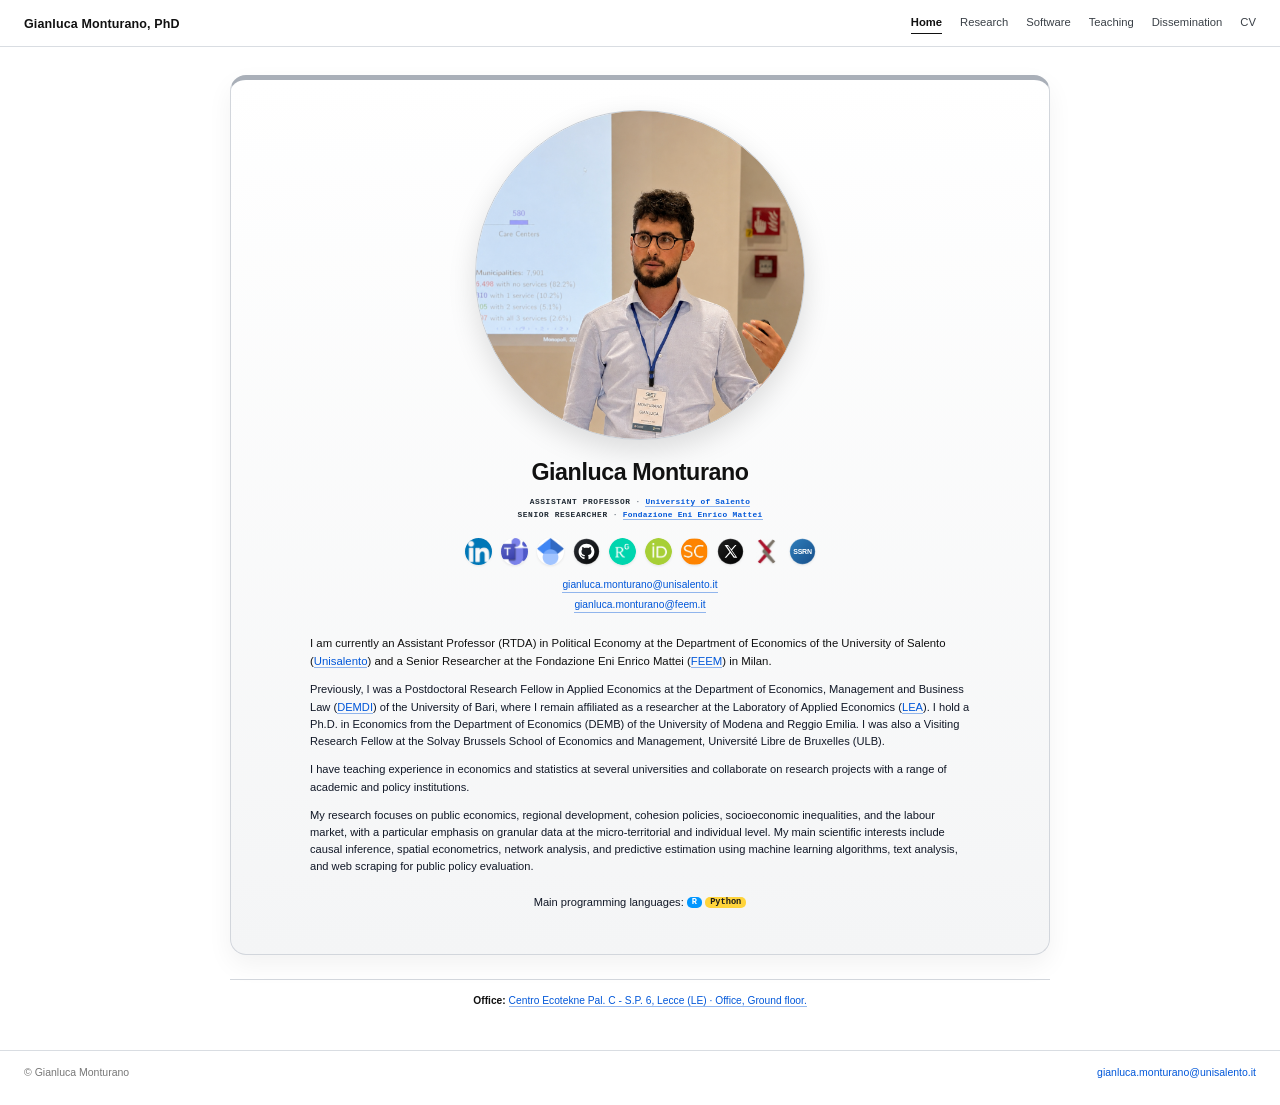
==== commit ae2d9f79: "Update index.html" ====
--- a/index.html
+++ b/index.html
@@ -306,12 +306,12 @@
     }
 
     img.hero-profile-photo{
-      width:360px !important;
-      height:360px !important;
-      min-width:360px !important;
-      min-height:360px !important;
-      max-width:360px !important;
-      max-height:360px !important;
+      width:330px !important;
+      height:330px !important;
+      min-width:330px !important;
+      min-height:330px !important;
+      max-width:330px !important;
+      max-height:330px !important;
       border-radius:50% !important;
       object-fit:cover !important;
       display:block !important;
@@ -322,12 +322,12 @@
 
     @media (max-width:760px){
       img.hero-profile-photo{
-        width:240px !important;
-        height:240px !important;
-        min-width:240px !important;
-        min-height:240px !important;
-        max-width:240px !important;
-        max-height:240px !important;
+        width:220px !important;
+        height:220px !important;
+        min-width:220px !important;
+        min-height:220px !important;
+        max-width:220px !important;
+        max-height:220px !important;
       }
     }
 
@@ -355,7 +355,7 @@
 <main class="home-shell home-centered">
   <section class="home-card">
     <div class="photo-center">
-      <img class="hero-profile-photo" src="assets/rofile-photo.sv.jpg" alt="Gianluca Monturano" style="width:360px !important;height:360px !important;max-width:360px !important;max-height:360px !important;">
+      <img class="hero-profile-photo" src="assets/rofile-photo.sv.jpg" alt="Gianluca Monturano" style="width:330px !important;height:330px !important;max-width:330px !important;max-height:330px !important;">
     </div>
 
     <h1>Gianluca Monturano</h1>
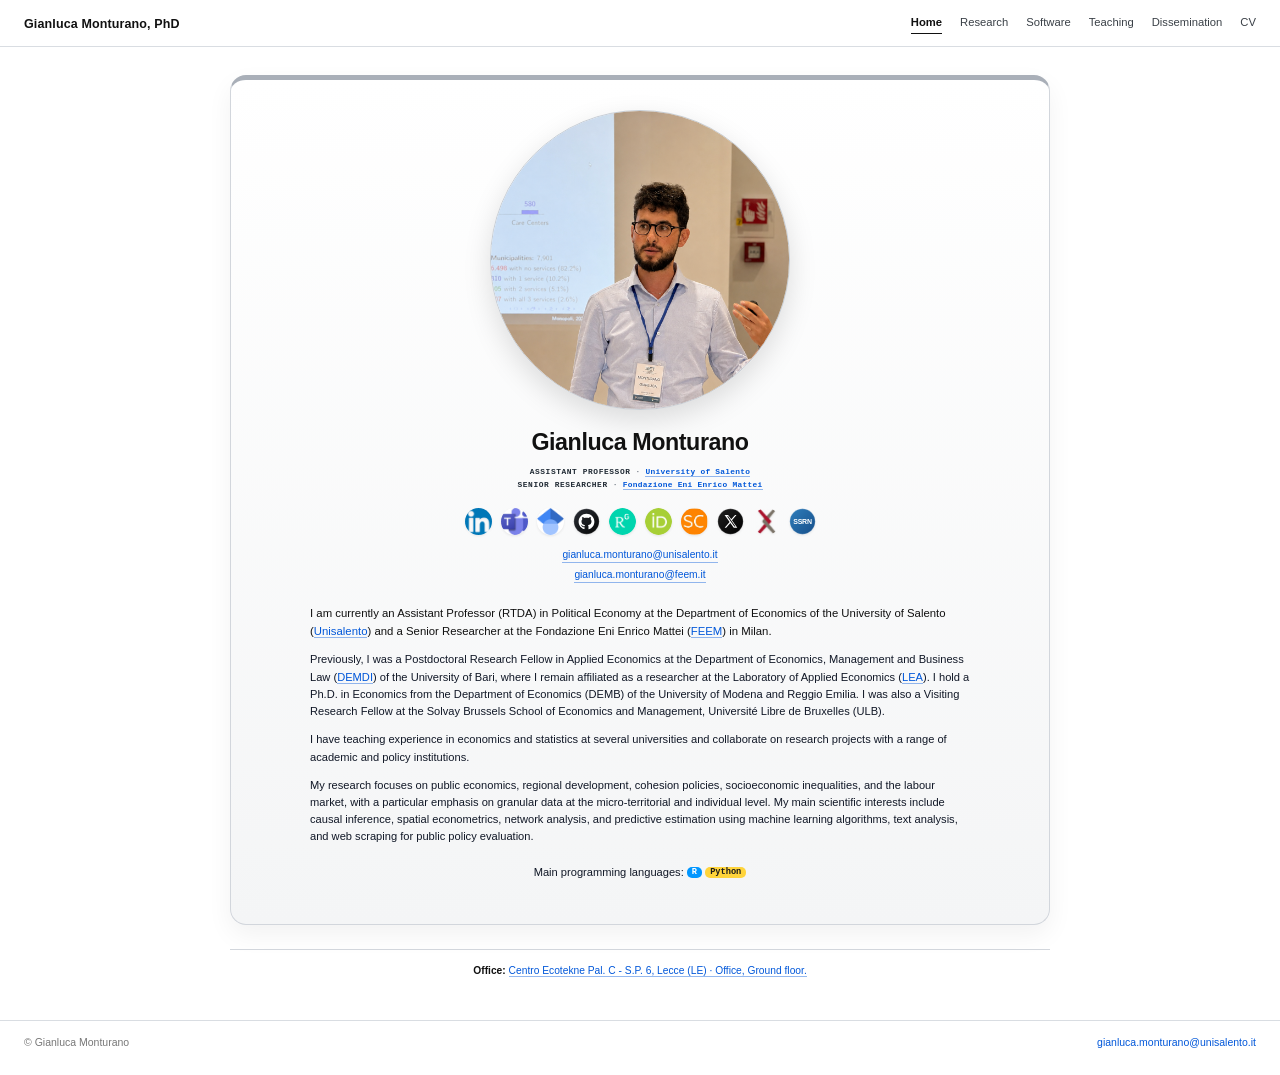
==== commit ca7ce82f: "Update index.html" ====
--- a/index.html
+++ b/index.html
@@ -47,8 +47,8 @@
     }
 
     .profile-photo{
-      width: 340px !important;
-      height: 340px !important;
+      width:300px !important;
+      height:300px !important;
       border-radius:50% !important;
       border:1px solid #c7cdd4 !important;
       object-fit:cover !important;
@@ -272,8 +272,8 @@
       }
 
       .profile-photo{
-        width: 230px !important;
-        height: 230px !important;
+        width:200px !important;
+        height:200px !important;
       }
 
       .academic-roles .role-row{
@@ -306,12 +306,12 @@
     }
 
     img.hero-profile-photo{
-      width:330px !important;
-      height:330px !important;
-      min-width:330px !important;
-      min-height:330px !important;
-      max-width:330px !important;
-      max-height:330px !important;
+      width:300px !important;
+      height:300px !important;
+      min-width:300px !important;
+      min-height:300px !important;
+      max-width:300px !important;
+      max-height:300px !important;
       border-radius:50% !important;
       object-fit:cover !important;
       display:block !important;
@@ -322,12 +322,34 @@
 
     @media (max-width:760px){
       img.hero-profile-photo{
-        width:220px !important;
-        height:220px !important;
-        min-width:220px !important;
-        min-height:220px !important;
-        max-width:220px !important;
-        max-height:220px !important;
+        width:200px !important;
+        height:200px !important;
+        min-width:200px !important;
+        min-height:200px !important;
+        max-width:200px !important;
+        max-height:200px !important;
+      }
+    }
+
+
+    /* FINAL PHOTO SIZE FIX */
+    img.hero-profile-photo{
+      width:300px !important;
+      height:300px !important;
+      min-width:300px !important;
+      min-height:300px !important;
+      max-width:300px !important;
+      max-height:300px !important;
+    }
+
+    @media (max-width:760px){
+      img.hero-profile-photo{
+        width:200px !important;
+        height:200px !important;
+        min-width:200px !important;
+        min-height:200px !important;
+        max-width:200px !important;
+        max-height:200px !important;
       }
     }
 
@@ -355,7 +377,7 @@
 <main class="home-shell home-centered">
   <section class="home-card">
     <div class="photo-center">
-      <img class="hero-profile-photo" src="assets/rofile-photo.sv.jpg" alt="Gianluca Monturano" style="width:330px !important;height:330px !important;max-width:330px !important;max-height:330px !important;">
+      <img class="hero-profile-photo" src="assets/rofile-photo.sv.jpg" alt="Gianluca Monturano" style="width:300px !important;height:300px !important;max-width:300px !important;max-height:300px !important;">
     </div>
 
     <h1>Gianluca Monturano</h1>
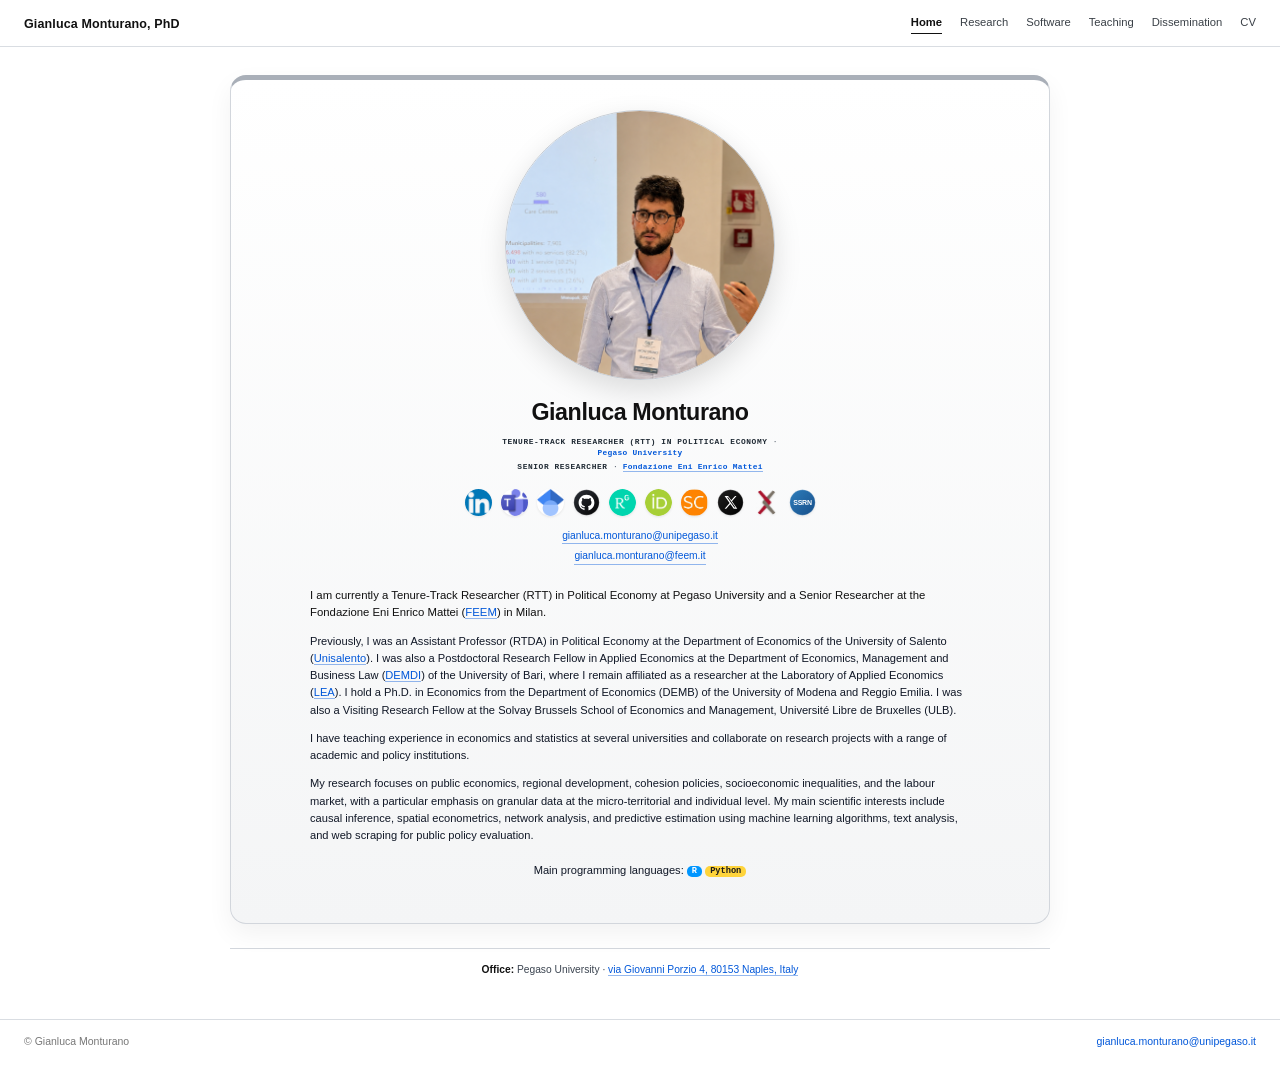
==== commit 0880bc88: "Update index.html" ====
--- a/index.html
+++ b/index.html
@@ -1,355 +1,358 @@
+
 <!doctype html>
 <html lang="en">
 <head>
   <meta charset="utf-8">
   <meta name="viewport" content="width=device-width, initial-scale=1">
-  <title>Gianluca Monturano | Assistant Professor · Senior Researcher</title>
-  <meta name="description" content="Gianluca Monturano is Assistant Professor at the University of Salento and Senior Researcher at Fondazione Eni Enrico Mattei. His research focuses on public policy evaluation, regional economics, spatial econometrics, transport, innovation and applied economics.">
+
+  <title>Gianluca Monturano | Tenure-Track Researcher · Senior Researcher</title>
+
+  <meta name="description" content="Gianluca Monturano is a Tenure-Track Researcher (RTT) in Political Economy at Pegaso University and Senior Researcher at Fondazione Eni Enrico Mattei. His research focuses on public policy evaluation, regional economics, spatial econometrics, transport, innovation and applied economics.">
+
   <link rel="stylesheet" href="styles.css">
 
   <style>
-    :root{
-      --home-blue:#0057d9;
-      --home-blue-dark:#003fa3;
-      --home-grey:#3b4450;
-      --home-grey-soft:#46515e;
-      --home-border:#d2d6dc;
-      --home-bg:#f4f5f6;
-    }
-
-    main.home-shell.home-centered{
-      width:820px !important;
-      max-width:820px !important;
-      margin:0 auto !important;
-      padding:0 !important;
-      display:block !important;
-    }
-
-    .home-card{
-      width:100% !important;
-      max-width:820px !important;
-      margin:0 auto !important;
-      text-align:center !important;
-      border:1px solid var(--home-border) !important;
-      border-top:5px solid #a9afb8 !important;
-      border-radius:16px !important;
-      background:linear-gradient(180deg,#ffffff 0%,var(--home-bg) 100%) !important;
-      padding:30px 42px 32px !important;
-      box-shadow:0 10px 26px rgba(0,0,0,.055) !important;
-    }
-
-    .photo-center{
-      display:flex !important;
-      justify-content:center !important;
-      align-items:center !important;
-      width:100% !important;
-      margin:0 auto 16px !important;
-    }
-
-    .profile-photo{
-      width:300px !important;
-      height:300px !important;
-      border-radius:50% !important;
-      border:1px solid #c7cdd4 !important;
-      object-fit:cover !important;
-      box-shadow:0 8px 24px rgba(0,0,0,.12) !important;
-      margin:0 auto !important;
-      display:block !important;
-    }
-
-    .home-card h1{
-      font-size:1.86rem !important;
-      letter-spacing:-.018em !important;
-      margin:0 0 10px !important;
-      color:#111 !important;
-      text-align:center !important;
-    }
-
-    .academic-roles{
-      margin:0 auto 14px !important;
-      text-align:center !important;
-      font-family:"SFMono-Regular", Consolas, "Liberation Mono", Menlo, monospace !important;
-      font-size:.76rem !important;
-      line-height:1.7 !important;
-      letter-spacing:.035em !important;
-      color:var(--home-grey-soft) !important;
-    }
-
-    .academic-roles .role-row{
-      display:block !important;
-      text-align:center !important;
-      margin-bottom:2px !important;
-      white-space:nowrap !important;
-    }
-
-    .role-title{
-      display:inline !important;
-      font-weight:800 !important;
-      text-transform:uppercase !important;
-      color:#1f2933 !important;
-      letter-spacing:.075em !important;
-    }
-
-    .role-separator{
-      display:inline !important;
-      color:var(--home-grey-soft) !important;
-      font-weight:500 !important;
-    }
+    :root {
+      --home-blue: #0057d9;
+      --home-blue-dark: #003fa3;
+      --home-grey: #3b4450;
+      --home-grey-soft: #46515e;
+      --home-border: #d2d6dc;
+      --home-bg: #f4f5f6;
+    }
+
+    /* MAIN LAYOUT */
+
+    main.home-shell.home-centered {
+      width: 820px !important;
+      max-width: 820px !important;
+      margin: 0 auto !important;
+      padding: 0 !important;
+      display: block !important;
+    }
+
+    .home-card {
+      width: 100% !important;
+      max-width: 820px !important;
+      margin: 0 auto !important;
+      text-align: center !important;
+      border: 1px solid var(--home-border) !important;
+      border-top: 5px solid #a9afb8 !important;
+      border-radius: 16px !important;
+      background: linear-gradient(
+        180deg,
+        #ffffff 0%,
+        var(--home-bg) 100%
+      ) !important;
+      padding: 30px 42px 32px !important;
+      box-shadow: 0 10px 26px rgba(0,0,0,.055) !important;
+    }
+
+    /* PROFILE PHOTO */
+
+    .photo-center {
+      display: flex !important;
+      justify-content: center !important;
+      align-items: center !important;
+      width: 100% !important;
+      margin: 0 auto 18px !important;
+    }
+
+    img.hero-profile-photo {
+      width: 270px !important;
+      height: 270px !important;
+      min-width: 270px !important;
+      min-height: 270px !important;
+      max-width: 270px !important;
+      max-height: 270px !important;
+      border-radius: 50% !important;
+      object-fit: cover !important;
+      display: block !important;
+      margin: 0 auto !important;
+      border: 1px solid #c7cdd4 !important;
+      box-shadow: 0 10px 28px rgba(0,0,0,.13) !important;
+    }
+
+    /* NAME */
+
+    .home-card h1 {
+      font-size: 1.86rem !important;
+      letter-spacing: -.018em !important;
+      margin: 0 0 10px !important;
+      color: #111 !important;
+      text-align: center !important;
+    }
+
+    /* ACADEMIC ROLES */
+
+    .academic-roles {
+      margin: 0 auto 14px !important;
+      text-align: center !important;
+      font-family:
+        "SFMono-Regular",
+        Consolas,
+        "Liberation Mono",
+        Menlo,
+        monospace !important;
+      font-size: .76rem !important;
+      line-height: 1.7 !important;
+      letter-spacing: .035em !important;
+      color: var(--home-grey-soft) !important;
+    }
+
+    .academic-roles .role-row {
+      display: block !important;
+      text-align: center !important;
+      margin-bottom: 2px !important;
+      white-space: normal !important;
+    }
+
+    .role-title {
+      display: inline !important;
+      font-weight: 800 !important;
+      text-transform: uppercase !important;
+      color: #1f2933 !important;
+      letter-spacing: .075em !important;
+    }
+
+    .role-institution {
+      color: var(--home-blue) !important;
+      font-weight: 700 !important;
+    }
+
+    .role-separator {
+      display: inline !important;
+      color: var(--home-grey-soft) !important;
+      font-weight: 500 !important;
+    }
+
+    /* LINKS */
 
     .academic-roles a,
     .email-line a,
     .home-bio a,
-    .office-footnote a{
-      color:var(--home-blue) !important;
-      text-decoration:none !important;
-      border-bottom:1px solid rgba(0,87,217,.42) !important;
-      pointer-events:auto !important;
-    }
-
-    .academic-roles a{
-      display:inline !important;
-      font-weight:700 !important;
+    .office-footnote a {
+      color: var(--home-blue) !important;
+      text-decoration: none !important;
+      border-bottom:
+        1px solid rgba(0,87,217,.42) !important;
+      pointer-events: auto !important;
+    }
+
+    .academic-roles a {
+      display: inline !important;
+      font-weight: 700 !important;
     }
 
     .academic-roles a:hover,
     .email-line a:hover,
     .home-bio a:hover,
-    .office-footnote a:hover{
-      color:var(--home-blue-dark) !important;
-      border-bottom-color:var(--home-blue-dark) !important;
-      text-decoration:none !important;
-    }
-
-    .social-row{
-      width:100% !important;
-      max-width:420px !important;
-      margin:14px auto 12px !important;
-      padding:0 !important;
-      display:flex !important;
-      flex-direction:row !important;
-      justify-content:center !important;
-      align-items:center !important;
-      gap:9px !important;
-      flex-wrap:nowrap !important;
-      text-align:center !important;
-      overflow:visible !important;
-    }
-
-    .profile-link{
-      display:inline-flex !important;
-      align-items:center !important;
-      justify-content:center !important;
-      width:27px !important;
-      height:27px !important;
-      min-width:27px !important;
-      min-height:27px !important;
-      max-width:27px !important;
-      max-height:27px !important;
-      padding:0 !important;
-      margin:0 !important;
-      border:0 !important;
-      background:transparent !important;
-      border-radius:50% !important;
-      line-height:1 !important;
-      text-decoration:none !important;
-      filter:drop-shadow(0 1px 1px rgba(0,0,0,.08)) !important;
-      transition:transform .12s ease, opacity .12s ease !important;
-    }
-
-    .profile-link img{
-      display:block !important;
-      width:27px !important;
-      height:27px !important;
-      min-width:27px !important;
-      min-height:27px !important;
-      max-width:27px !important;
-      max-height:27px !important;
-      border-radius:50% !important;
-      object-fit:cover !important;
-      margin:0 !important;
-      padding:0 !important;
-    }
-
-    .profile-link:hover{
-      transform:translateY(-1px) !important;
-      opacity:.92 !important;
-      text-decoration:none !important;
-    }
-
-    .email-line{
-      display:flex !important;
-      flex-direction:column !important;
-      justify-content:center !important;
-      align-items:center !important;
-      gap:4px !important;
-      color:var(--home-grey-soft) !important;
-      font-size:.82rem !important;
-      margin:10px 0 22px !important;
-      text-align:center !important;
-    }
-
-    .home-bio{
-      width:660px !important;
-      max-width:660px !important;
-      margin:0 auto !important;
-      padding:0 !important;
-      border:0 !important;
-      border-radius:0 !important;
-      background:transparent !important;
-      box-shadow:none !important;
-      text-align:left !important;
-    }
-
-    .home-bio p{
-      font-size:.94rem !important;
-      line-height:1.62 !important;
-      margin-bottom:13px !important;
-      color:#111827 !important;
-    }
-
-    .home-bio .lead{
-      font-size:.99rem !important;
-      line-height:1.6 !important;
-      color:#111 !important;
-      margin-bottom:15px !important;
-    }
-
-    .programming-line{
-      text-align:center !important;
-      margin-top:18px !important;
-      margin-bottom:0 !important;
-    }
-
-    .code-badge{
-      display:inline-flex !important;
-      align-items:center !important;
-      justify-content:center !important;
-      font-family:"SFMono-Regular", Consolas, "Liberation Mono", Menlo, monospace !important;
-      font-size:.96em !important;
-      font-weight:800 !important;
-      padding:3px 8px !important;
-      border-radius:6px !important;
-      line-height:1 !important;
-      vertical-align:middle !important;
-    }
-
-    .r-code{
-      color:#fff !important;
-      background:#0096ff !important;
-    }
-
-    .python-code{
-      color:#1b1b1b !important;
-      background:#ffd43b !important;
-    }
-
-    .office-footnote{
-      max-width:820px !important;
-      margin:24px auto 0 !important;
-      padding:13px 18px 0 !important;
-      text-align:center !important;
-      color:var(--home-grey) !important;
-      font-size:.82rem !important;
-      line-height:1.5 !important;
-      border-top:1px solid var(--home-border) !important;
-    }
-
-    .office-footnote strong{
-      color:#111 !important;
-      font-weight:700 !important;
-    }
-
-    @media (max-width:760px){
-      main.home-shell.home-centered{
-        width:auto !important;
-        max-width:100% !important;
-        padding-left:18px !important;
-        padding-right:18px !important;
+    .office-footnote a:hover {
+      color: var(--home-blue-dark) !important;
+      border-bottom-color:
+        var(--home-blue-dark) !important;
+      text-decoration: none !important;
+    }
+
+    /* SOCIAL AND ACADEMIC ICONS */
+
+    .social-row {
+      width: 100% !important;
+      max-width: 420px !important;
+      margin: 14px auto 12px !important;
+      padding: 0 !important;
+      display: flex !important;
+      flex-direction: row !important;
+      justify-content: center !important;
+      align-items: center !important;
+      gap: 9px !important;
+      flex-wrap: nowrap !important;
+      text-align: center !important;
+      overflow: visible !important;
+    }
+
+    .profile-link {
+      display: inline-flex !important;
+      align-items: center !important;
+      justify-content: center !important;
+      width: 27px !important;
+      height: 27px !important;
+      min-width: 27px !important;
+      min-height: 27px !important;
+      max-width: 27px !important;
+      max-height: 27px !important;
+      padding: 0 !important;
+      margin: 0 !important;
+      border: 0 !important;
+      background: transparent !important;
+      border-radius: 50% !important;
+      line-height: 1 !important;
+      text-decoration: none !important;
+      filter:
+        drop-shadow(0 1px 1px rgba(0,0,0,.08)) !important;
+      transition:
+        transform .12s ease,
+        opacity .12s ease !important;
+    }
+
+    .profile-link img {
+      display: block !important;
+      width: 27px !important;
+      height: 27px !important;
+      min-width: 27px !important;
+      min-height: 27px !important;
+      max-width: 27px !important;
+      max-height: 27px !important;
+      border-radius: 50% !important;
+      object-fit: cover !important;
+      margin: 0 !important;
+      padding: 0 !important;
+    }
+
+    .profile-link:hover {
+      transform: translateY(-1px) !important;
+      opacity: .92 !important;
+      text-decoration: none !important;
+    }
+
+    /* EMAILS */
+
+    .email-line {
+      display: flex !important;
+      flex-direction: column !important;
+      justify-content: center !important;
+      align-items: center !important;
+      gap: 4px !important;
+      color: var(--home-grey-soft) !important;
+      font-size: .82rem !important;
+      margin: 10px 0 22px !important;
+      text-align: center !important;
+    }
+
+    /* BIOGRAPHY */
+
+    .home-bio {
+      width: 660px !important;
+      max-width: 660px !important;
+      margin: 0 auto !important;
+      padding: 0 !important;
+      border: 0 !important;
+      border-radius: 0 !important;
+      background: transparent !important;
+      box-shadow: none !important;
+      text-align: left !important;
+    }
+
+    .home-bio p {
+      font-size: .94rem !important;
+      line-height: 1.62 !important;
+      margin-bottom: 13px !important;
+      color: #111827 !important;
+    }
+
+    .home-bio .lead {
+      font-size: .99rem !important;
+      line-height: 1.6 !important;
+      color: #111 !important;
+      margin-bottom: 15px !important;
+    }
+
+    /* PROGRAMMING LANGUAGES */
+
+    .programming-line {
+      text-align: center !important;
+      margin-top: 18px !important;
+      margin-bottom: 0 !important;
+    }
+
+    .code-badge {
+      display: inline-flex !important;
+      align-items: center !important;
+      justify-content: center !important;
+      font-family:
+        "SFMono-Regular",
+        Consolas,
+        "Liberation Mono",
+        Menlo,
+        monospace !important;
+      font-size: .96em !important;
+      font-weight: 800 !important;
+      padding: 3px 8px !important;
+      border-radius: 6px !important;
+      line-height: 1 !important;
+      vertical-align: middle !important;
+    }
+
+    .r-code {
+      color: #fff !important;
+      background: #0096ff !important;
+    }
+
+    .python-code {
+      color: #1b1b1b !important;
+      background: #ffd43b !important;
+    }
+
+    /* OFFICE ADDRESS */
+
+    .office-footnote {
+      max-width: 820px !important;
+      margin: 24px auto 0 !important;
+      padding: 13px 18px 0 !important;
+      text-align: center !important;
+      color: var(--home-grey) !important;
+      font-size: .82rem !important;
+      line-height: 1.5 !important;
+      border-top:
+        1px solid var(--home-border) !important;
+    }
+
+    .office-footnote strong {
+      color: #111 !important;
+      font-weight: 700 !important;
+    }
+
+    /* MOBILE */
+
+    @media (max-width: 760px) {
+
+      main.home-shell.home-centered {
+        width: auto !important;
+        max-width: 100% !important;
+        padding-left: 18px !important;
+        padding-right: 18px !important;
       }
 
-      .home-card{
-        padding:22px 18px 24px !important;
+      .home-card {
+        padding: 22px 18px 24px !important;
       }
 
-      .profile-photo{
-        width:200px !important;
-        height:200px !important;
+      img.hero-profile-photo {
+        width: 180px !important;
+        height: 180px !important;
+        min-width: 180px !important;
+        min-height: 180px !important;
+        max-width: 180px !important;
+        max-height: 180px !important;
       }
 
-      .academic-roles .role-row{
-        white-space:normal !important;
+      .academic-roles .role-row {
+        white-space: normal !important;
       }
 
-      .social-row{
-        max-width:300px !important;
-        flex-wrap:wrap !important;
-        gap:8px !important;
+      .social-row {
+        max-width: 300px !important;
+        flex-wrap: wrap !important;
+        gap: 8px !important;
       }
 
-      .home-bio{
-        width:auto !important;
-        max-width:100% !important;
+      .home-bio {
+        width: auto !important;
+        max-width: 100% !important;
       }
 
-      .home-card h1{
-        font-size:1.46rem !important;
-      }
-    }
-
-    /* ABSOLUTE FINAL PHOTO OVERRIDE */
-    .photo-center{
-      display:flex !important;
-      justify-content:center !important;
-      align-items:center !important;
-      width:100% !important;
-      margin:0 auto 18px !important;
-    }
-
-    img.hero-profile-photo{
-      width:300px !important;
-      height:300px !important;
-      min-width:300px !important;
-      min-height:300px !important;
-      max-width:300px !important;
-      max-height:300px !important;
-      border-radius:50% !important;
-      object-fit:cover !important;
-      display:block !important;
-      margin:0 auto !important;
-      border:1px solid #c7cdd4 !important;
-      box-shadow:0 10px 28px rgba(0,0,0,.13) !important;
-    }
-
-    @media (max-width:760px){
-      img.hero-profile-photo{
-        width:200px !important;
-        height:200px !important;
-        min-width:200px !important;
-        min-height:200px !important;
-        max-width:200px !important;
-        max-height:200px !important;
-      }
-    }
-
-
-    /* FINAL PHOTO SIZE FIX */
-    img.hero-profile-photo{
-      width:300px !important;
-      height:300px !important;
-      min-width:300px !important;
-      min-height:300px !important;
-      max-width:300px !important;
-      max-height:300px !important;
-    }
-
-    @media (max-width:760px){
-      img.hero-profile-photo{
-        width:200px !important;
-        height:200px !important;
-        min-width:200px !important;
-        min-height:200px !important;
-        max-width:200px !important;
-        max-height:200px !important;
+      .home-card h1 {
+        font-size: 1.46rem !important;
       }
     }
 
@@ -357,10 +360,16 @@
 </head>
 
 <body>
+
+<!-- NAVIGATION -->
+
 <header class="topbar">
   <div class="wrap">
     <div class="nav">
-      <a class="name" href="index.html">Gianluca Monturano, PhD</a>
+
+      <a class="name" href="index.html">
+        Gianluca Monturano, PhD
+      </a>
 
       <nav class="menu" aria-label="Primary navigation">
         <a class="active" href="index.html">Home</a>
@@ -370,87 +379,340 @@
         <a href="dissemination.html">Dissemination</a>
         <a href="cv.html">CV</a>
       </nav>
+
     </div>
   </div>
 </header>
 
+<!-- MAIN CONTENT -->
+
 <main class="home-shell home-centered">
+
   <section class="home-card">
+
+    <!-- PROFILE PHOTO -->
+
     <div class="photo-center">
-      <img class="hero-profile-photo" src="assets/rofile-photo.sv.jpg" alt="Gianluca Monturano" style="width:300px !important;height:300px !important;max-width:300px !important;max-height:300px !important;">
+      <img
+        class="hero-profile-photo"
+        src="assets/rofile-photo.sv.jpg"
+        alt="Gianluca Monturano"
+      >
     </div>
 
+    <!-- NAME -->
+
     <h1>Gianluca Monturano</h1>
 
-    <div class="academic-roles" aria-label="Academic roles">
+    <!-- CURRENT ACADEMIC ROLES -->
+
+    <div
+      class="academic-roles"
+      aria-label="Academic roles"
+    >
+
       <div class="role-row">
-        <span class="role-title">Assistant Professor</span><span class="role-separator"> · </span><a href="https://www.unisalento.it/scheda-utente/-/people/gianluca.monturano/biografia" target="_blank" rel="noopener">University of Salento</a>
+        <span class="role-title">
+          Tenure-Track Researcher (RTT) in Political Economy
+        </span>
+        <span class="role-separator"> · </span>
+        <span class="role-institution">
+          Pegaso University
+        </span>
       </div>
+
       <div class="role-row">
-        <span class="role-title">Senior Researcher</span><span class="role-separator"> · </span><a href="https://www.feem.it/en/chi-siamo/persone/gianluca-monturano/" target="_blank" rel="noopener">Fondazione Eni Enrico Mattei</a>
+        <span class="role-title">
+          Senior Researcher
+        </span>
+        <span class="role-separator"> · </span>
+        <a
+          href="https://www.feem.it/en/chi-siamo/persone/gianluca-monturano/"
+          target="_blank"
+          rel="noopener"
+        >
+          Fondazione Eni Enrico Mattei
+        </a>
       </div>
+
     </div>
 
-    <div class="social-row" aria-label="Academic and social profiles">
-      <a class="profile-link" href="https://www.linkedin.com/in/gianluca-monturano93/" target="_blank" rel="noopener" title="LinkedIn"><img src="assets/icons/LinkeIn.png" alt="LinkedIn"></a>
-      <a class="profile-link" href="https://teams.live.com/meet/9352556770941?p=nsbqeskWOO0TsyRsZB" target="_blank" rel="noopener" title="Microsoft Teams"><img src="assets/icons/teams.jpg" alt="Microsoft Teams"></a>
-      <a class="profile-link" href="https://scholar.google.com/citations?user=pMHPXbYAAAAJ&hl=en&oi=ao" target="_blank" rel="noopener" title="Google Scholar"><img src="assets/icons/Scholar.png" alt="Google Scholar"></a>
-      <a class="profile-link" href="https://github.com/gmonturano" target="_blank" rel="noopener" title="GitHub"><img src="assets/icons/github.svg" alt="GitHub"></a>
-      <a class="profile-link" href="https://www.researchgate.net/profile/Gianluca-Monturano" target="_blank" rel="noopener" title="ResearchGate"><img src="assets/icons/Research_gate.png" alt="ResearchGate"></a>
-      <a class="profile-link" href="https://orcid.org/0009-0003-0728-1423" target="_blank" rel="noopener" title="ORCID"><img src="assets/icons/Orcid.png" alt="ORCID"></a>
-      <a class="profile-link" href="https://www.scopus.com/authid/detail.uri?authorId=58619644100&origin=recordPage" target="_blank" rel="noopener" title="Scopus"><img src="assets/icons/Socups.jpg" alt="Scopus"></a>
-      <a class="profile-link" href="https://x.com/monturano" target="_blank" rel="noopener" title="X"><img src="assets/icons/x.svg" alt="X"></a>
-      <a class="profile-link" href="https://arxiv.org/search/?query=Gianluca+Monturano&searchtype=all" target="_blank" rel="noopener" title="arXiv"><img src="assets/icons/ArXiv.png" alt="arXiv"></a>
-      <a class="profile-link" href="https://papers.ssrn.com/sol3/cf_dev/AbsByAuth.cfm?per_id=6928475" target="_blank" rel="noopener" title="SSRN"><img src="assets/icons/ssrn.svg" alt="SSRN"></a>
+    <!-- ACADEMIC AND SOCIAL PROFILES -->
+
+    <div
+      class="social-row"
+      aria-label="Academic and social profiles"
+    >
+
+      <a
+        class="profile-link"
+        href="https://www.linkedin.com/in/gianluca-monturano93/"
+        target="_blank"
+        rel="noopener"
+        title="LinkedIn"
+      >
+        <img
+          src="assets/icons/LinkeIn.png"
+          alt="LinkedIn"
+        >
+      </a>
+
+      <a
+        class="profile-link"
+        href="https://teams.live.com/meet/9352556770941?p=nsbqeskWOO0TsyRsZB"
+        target="_blank"
+        rel="noopener"
+        title="Microsoft Teams"
+      >
+        <img
+          src="assets/icons/teams.jpg"
+          alt="Microsoft Teams"
+        >
+      </a>
+
+      <a
+        class="profile-link"
+        href="https://scholar.google.com/citations?user=pMHPXbYAAAAJ&amp;hl=en&amp;oi=ao"
+        target="_blank"
+        rel="noopener"
+        title="Google Scholar"
+      >
+        <img
+          src="assets/icons/Scholar.png"
+          alt="Google Scholar"
+        >
+      </a>
+
+      <a
+        class="profile-link"
+        href="https://github.com/gmonturano"
+        target="_blank"
+        rel="noopener"
+        title="GitHub"
+      >
+        <img
+          src="assets/icons/github.svg"
+          alt="GitHub"
+        >
+      </a>
+
+      <a
+        class="profile-link"
+        href="https://www.researchgate.net/profile/Gianluca-Monturano"
+        target="_blank"
+        rel="noopener"
+        title="ResearchGate"
+      >
+        <img
+          src="assets/icons/Research_gate.png"
+          alt="ResearchGate"
+        >
+      </a>
+
+      <a
+        class="profile-link"
+        href="https://orcid.org/0009-0003-0728-1423"
+        target="_blank"
+        rel="noopener"
+        title="ORCID"
+      >
+        <img
+          src="assets/icons/Orcid.png"
+          alt="ORCID"
+        >
+      </a>
+
+      <a
+        class="profile-link"
+        href="https://www.scopus.com/authid/detail.uri?authorId=58619644100&amp;origin=recordPage"
+        target="_blank"
+        rel="noopener"
+        title="Scopus"
+      >
+        <img
+          src="assets/icons/Socups.jpg"
+          alt="Scopus"
+        >
+      </a>
+
+      <a
+        class="profile-link"
+        href="https://x.com/monturano"
+        target="_blank"
+        rel="noopener"
+        title="X"
+      >
+        <img
+          src="assets/icons/x.svg"
+          alt="X"
+        >
+      </a>
+
+      <a
+        class="profile-link"
+        href="https://arxiv.org/search/?query=Gianluca+Monturano&amp;searchtype=all"
+        target="_blank"
+        rel="noopener"
+        title="arXiv"
+      >
+        <img
+          src="assets/icons/ArXiv.png"
+          alt="arXiv"
+        >
+      </a>
+
+      <a
+        class="profile-link"
+        href="https://papers.ssrn.com/sol3/cf_dev/AbsByAuth.cfm?per_id=6928475"
+        target="_blank"
+        rel="noopener"
+        title="SSRN"
+      >
+        <img
+          src="assets/icons/ssrn.svg"
+          alt="SSRN"
+        >
+      </a>
+
     </div>
 
+    <!-- EMAIL ADDRESSES -->
+
     <div class="email-line">
-      <a href="mailto:gianluca.monturano@unisalento.it">gianluca.monturano@unisalento.it</a>
-      <a href="mailto:gianluca.monturano@feem.it">gianluca.monturano@feem.it</a>
+
+      <a href="mailto:gianluca.monturano@unipegaso.it">
+        gianluca.monturano@unipegaso.it
+      </a>
+
+      <a href="mailto:gianluca.monturano@feem.it">
+        gianluca.monturano@feem.it
+      </a>
+
     </div>
 
+    <!-- BIOGRAPHY -->
+
     <div class="home-bio">
-<p class="lead">
-      I am currently an Assistant Professor (RTDA) in Political Economy at the Department of Economics of the University of Salento
-      (<a href="https://www.dse.unisalento.it/organizzazione/personale-docente" target="_blank" rel="noopener">Unisalento</a>)
-      and a Senior Researcher at the Fondazione Eni Enrico Mattei
-      (<a href="https://www.feem.it/en/chi-siamo/persone/gianluca-monturano/" target="_blank" rel="noopener">FEEM</a>)
-      in Milan.
+
+      <p class="lead">
+        I am currently a Tenure-Track Researcher (RTT)
+        in Political Economy at Pegaso University
+        and a Senior Researcher at the Fondazione Eni
+        Enrico Mattei
+        (<a
+          href="https://www.feem.it/en/chi-siamo/persone/gianluca-monturano/"
+          target="_blank"
+          rel="noopener"
+        >FEEM</a>)
+        in Milan.
       </p>
+
       <p>
-      Previously, I was a Postdoctoral Research Fellow in Applied Economics at the Department of Economics, Management and Business Law
-      (<a href="https://www.uniba.it/it/ricerca/dipartimenti/demdi/dipartimento/personale-demdi/docenti-esterni-1/2025-2026/monturano-gianluca" target="_blank" rel="noopener">DEMDI</a>)
-      of the University of Bari, where I remain affiliated as a researcher at the Laboratory of Applied Economics
-      (<a href="https://www.laboratorioeconomiapplicata.it/" target="_blank" rel="noopener">LEA</a>).
-      I hold a Ph.D. in Economics from the Department of Economics (DEMB) of the University of Modena and Reggio Emilia.
-      I was also a Visiting Research Fellow at the Solvay Brussels School of Economics and Management, Université Libre de Bruxelles (ULB).
+        Previously, I was an Assistant Professor (RTDA)
+        in Political Economy at the Department of Economics
+        of the University of Salento
+        (<a
+          href="https://www.dse.unisalento.it/organizzazione/personale-docente"
+          target="_blank"
+          rel="noopener"
+        >Unisalento</a>).
+
+        I was also a Postdoctoral Research Fellow in Applied
+        Economics at the Department of Economics, Management
+        and Business Law
+        (<a
+          href="https://www.uniba.it/it/ricerca/dipartimenti/demdi/dipartimento/personale-demdi/docenti-esterni-1/2025-2026/monturano-gianluca"
+          target="_blank"
+          rel="noopener"
+        >DEMDI</a>)
+        of the University of Bari, where I remain affiliated
+        as a researcher at the Laboratory of Applied Economics
+        (<a
+          href="https://www.laboratorioeconomiapplicata.it/"
+          target="_blank"
+          rel="noopener"
+        >LEA</a>).
+
+        I hold a Ph.D. in Economics from the Department of
+        Economics (DEMB) of the University of Modena and
+        Reggio Emilia.
+
+        I was also a Visiting Research Fellow at the Solvay
+        Brussels School of Economics and Management,
+        Université Libre de Bruxelles (ULB).
       </p>
+
       <p>
-      I have teaching experience in economics and statistics at several universities and collaborate on research projects with a range of academic and policy institutions.
+        I have teaching experience in economics and statistics
+        at several universities and collaborate on research
+        projects with a range of academic and policy institutions.
       </p>
+
       <p>
-      My research focuses on public economics, regional development, cohesion policies, socioeconomic inequalities, and the labour market, with a particular emphasis on granular data at the micro-territorial and individual level. My main scientific interests include causal inference, spatial econometrics, network analysis, and predictive estimation using machine learning algorithms, text analysis, and web scraping for public policy evaluation.
+        My research focuses on public economics, regional
+        development, cohesion policies, socioeconomic inequalities,
+        and the labour market, with a particular emphasis on
+        granular data at the micro-territorial and individual level.
+        My main scientific interests include causal inference,
+        spatial econometrics, network analysis, and predictive
+        estimation using machine learning algorithms, text analysis,
+        and web scraping for public policy evaluation.
       </p>
+
+      <!-- PROGRAMMING LANGUAGES -->
 
       <p class="programming-line">
         Main programming languages:
         <span class="code-badge r-code">R</span>
         <span class="code-badge python-code">Python</span>
       </p>
+
     </div>
+
   </section>
+
 </main>
 
-<div class="office-footnote" aria-label="Office address">
+<!-- OFFICE ADDRESS BELOW THE MAIN CARD -->
+
+<div
+  class="office-footnote"
+  aria-label="Office address"
+>
+
   <strong>Office:</strong>
-  <a href="https://maps.app.goo.gl/ydmHbmiB5CQFaNb48" target="_blank" rel="noopener">Centro Ecotekne Pal. C - S.P. 6, Lecce (LE) · Office, Ground floor.</a>
+
+  Pegaso University ·
+
+  <a
+    href="https://www.google.com/maps/search/?api=1&amp;query=via+Giovanni+Porzio+4%2C+Naples%2C+Italy"
+    target="_blank"
+    rel="noopener"
+  >
+    via Giovanni Porzio 4, 80153 Naples, Italy
+  </a>
+
 </div>
 
+<!-- FOOTER -->
+
 <footer class="footer">
+
   <div class="wrap footer-inner">
-    <span>© Gianluca Monturano</span>
-    <span><a href="mailto:gianluca.monturano@unisalento.it">gianluca.monturano@unisalento.it</a></span>
+
+    <span>
+      © Gianluca Monturano
+    </span>
+
+    <span>
+      <a href="mailto:gianluca.monturano@unipegaso.it">
+        gianluca.monturano@unipegaso.it
+      </a>
+    </span>
+
   </div>
+
 </footer>
+
 </body>
 </html>
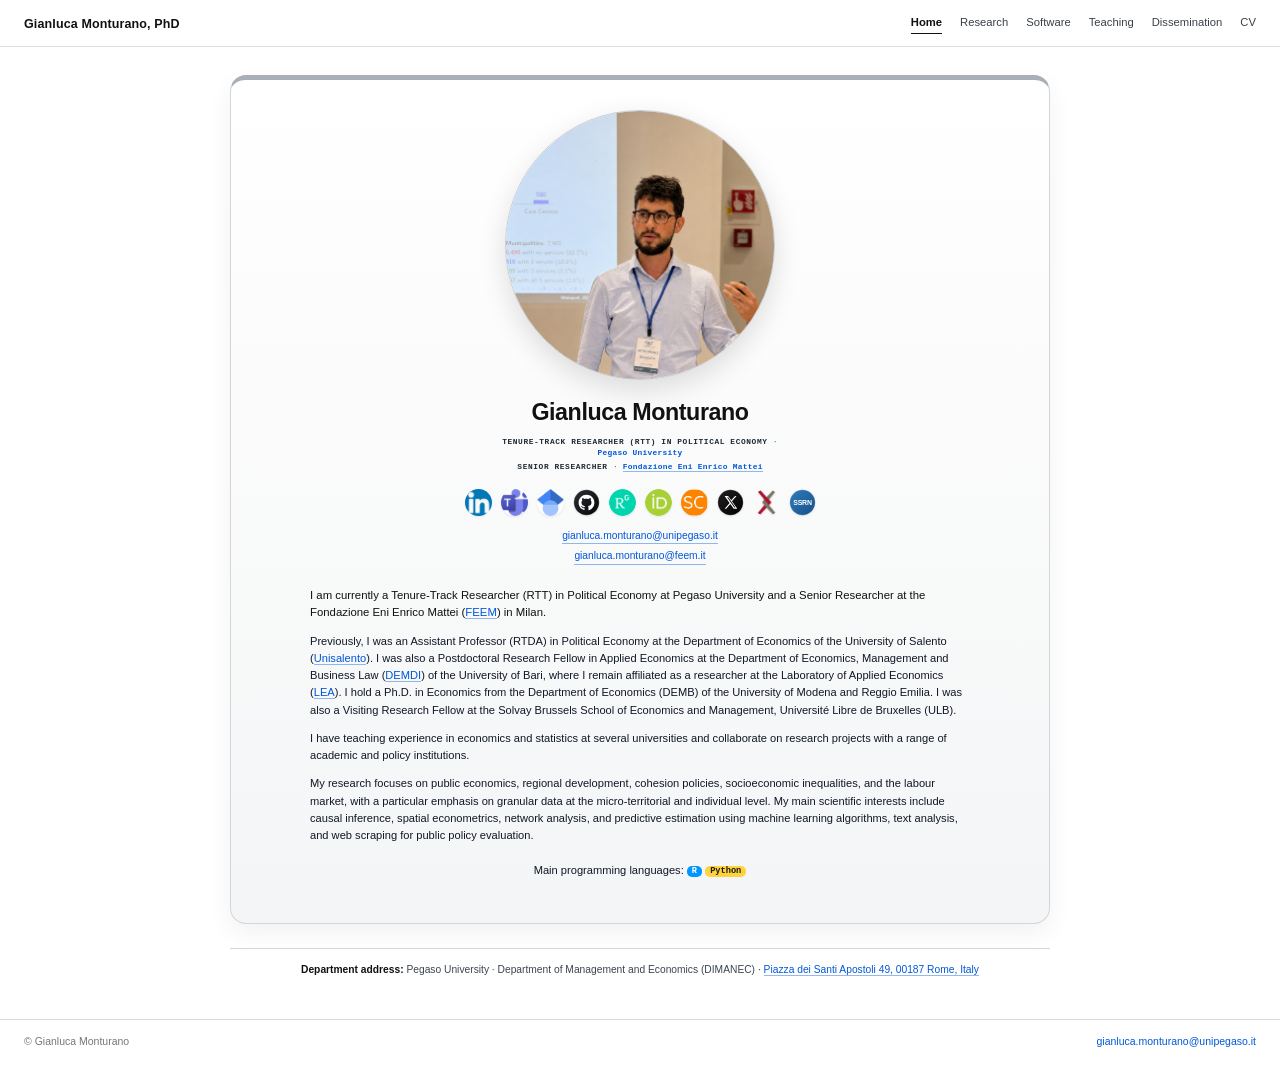
==== commit 0a204f33: "Update index.html" ====
--- a/index.html
+++ b/index.html
@@ -673,23 +673,25 @@
 
 </main>
 
-<!-- OFFICE ADDRESS BELOW THE MAIN CARD -->
+
+<!-- DEPARTMENT ADDRESS BELOW THE MAIN CARD -->
 
 <div
   class="office-footnote"
-  aria-label="Office address"
+  aria-label="Department address"
 >
 
-  <strong>Office:</strong>
+  <strong>Department address:</strong>
 
   Pegaso University ·
+  Department of Management and Economics (DIMANEC) ·
 
   <a
-    href="https://www.google.com/maps/search/?api=1&amp;query=via+Giovanni+Porzio+4%2C+Naples%2C+Italy"
+    href="https://www.google.com/maps/search/?api=1&amp;query=Piazza+dei+Santi+Apostoli+49+00187+Roma"
     target="_blank"
     rel="noopener"
   >
-    via Giovanni Porzio 4, 80153 Naples, Italy
+    Piazza dei Santi Apostoli 49, 00187 Rome, Italy
   </a>
 
 </div>
